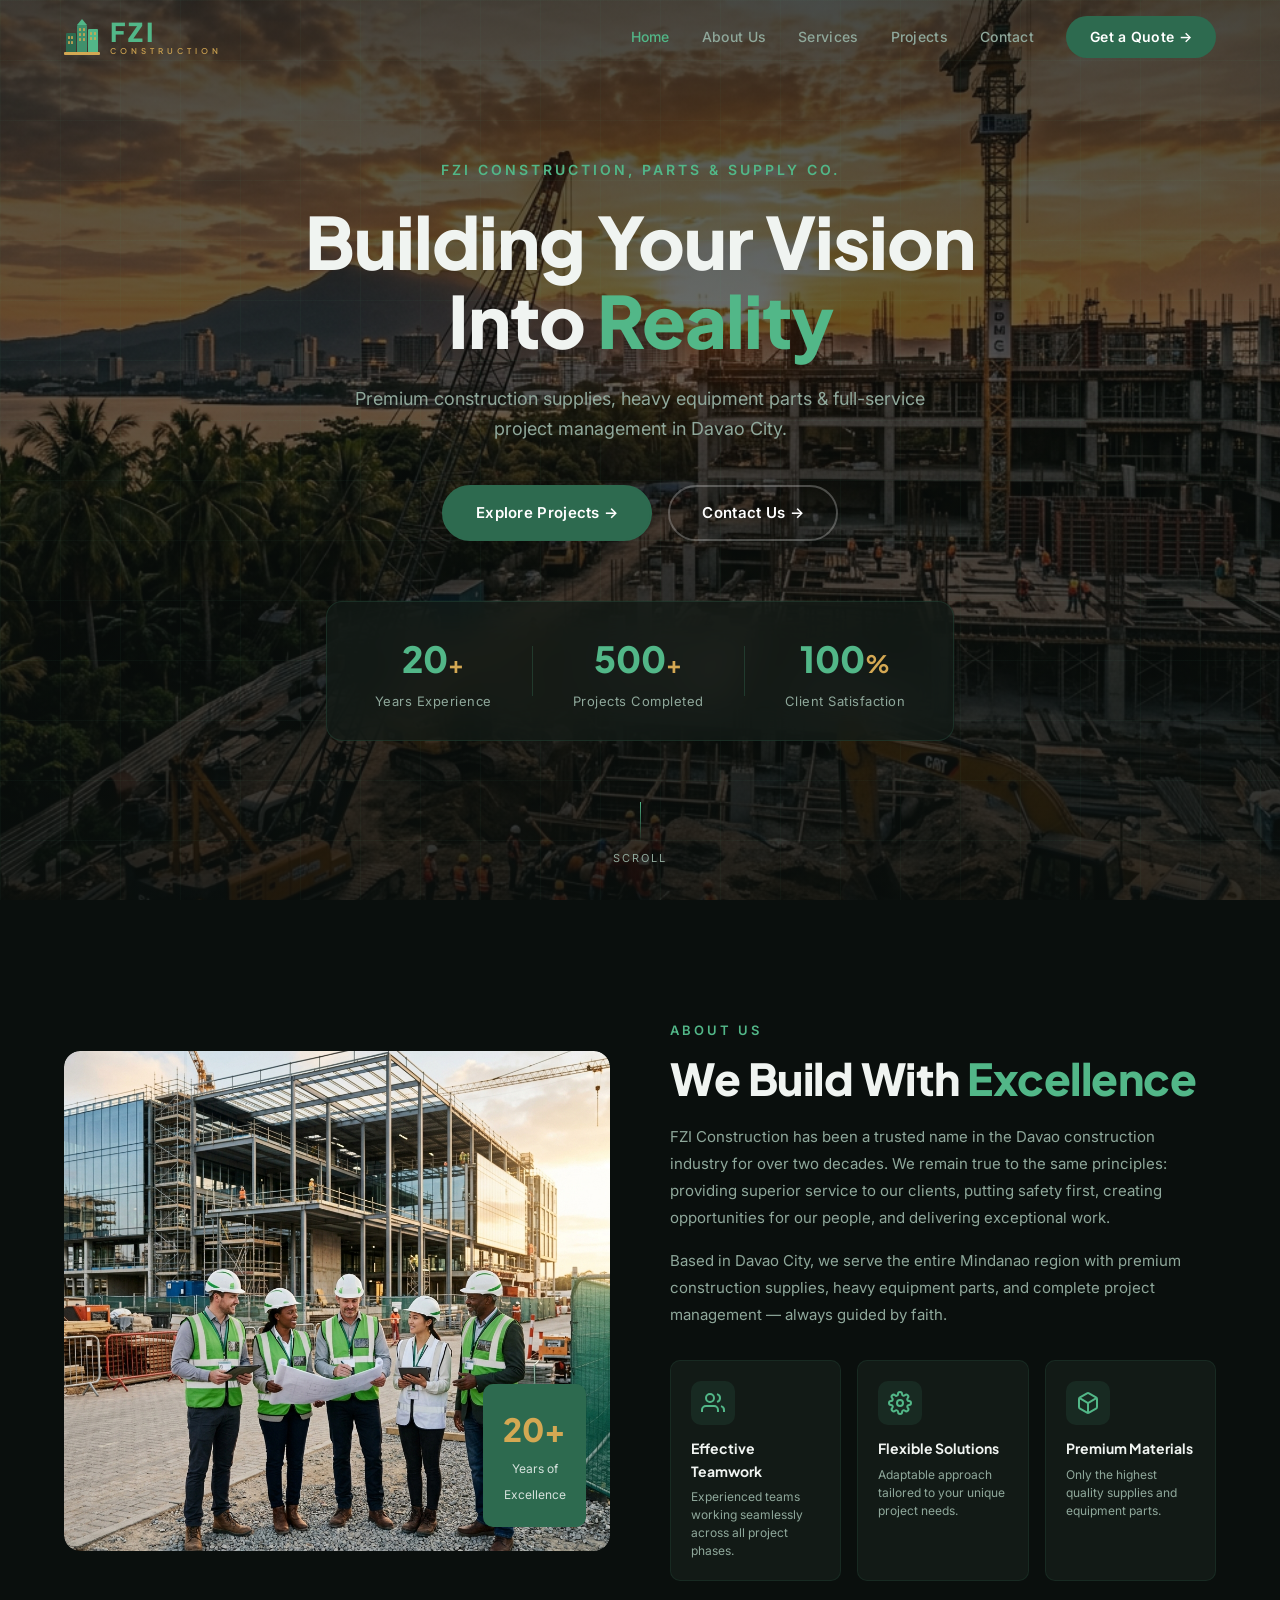
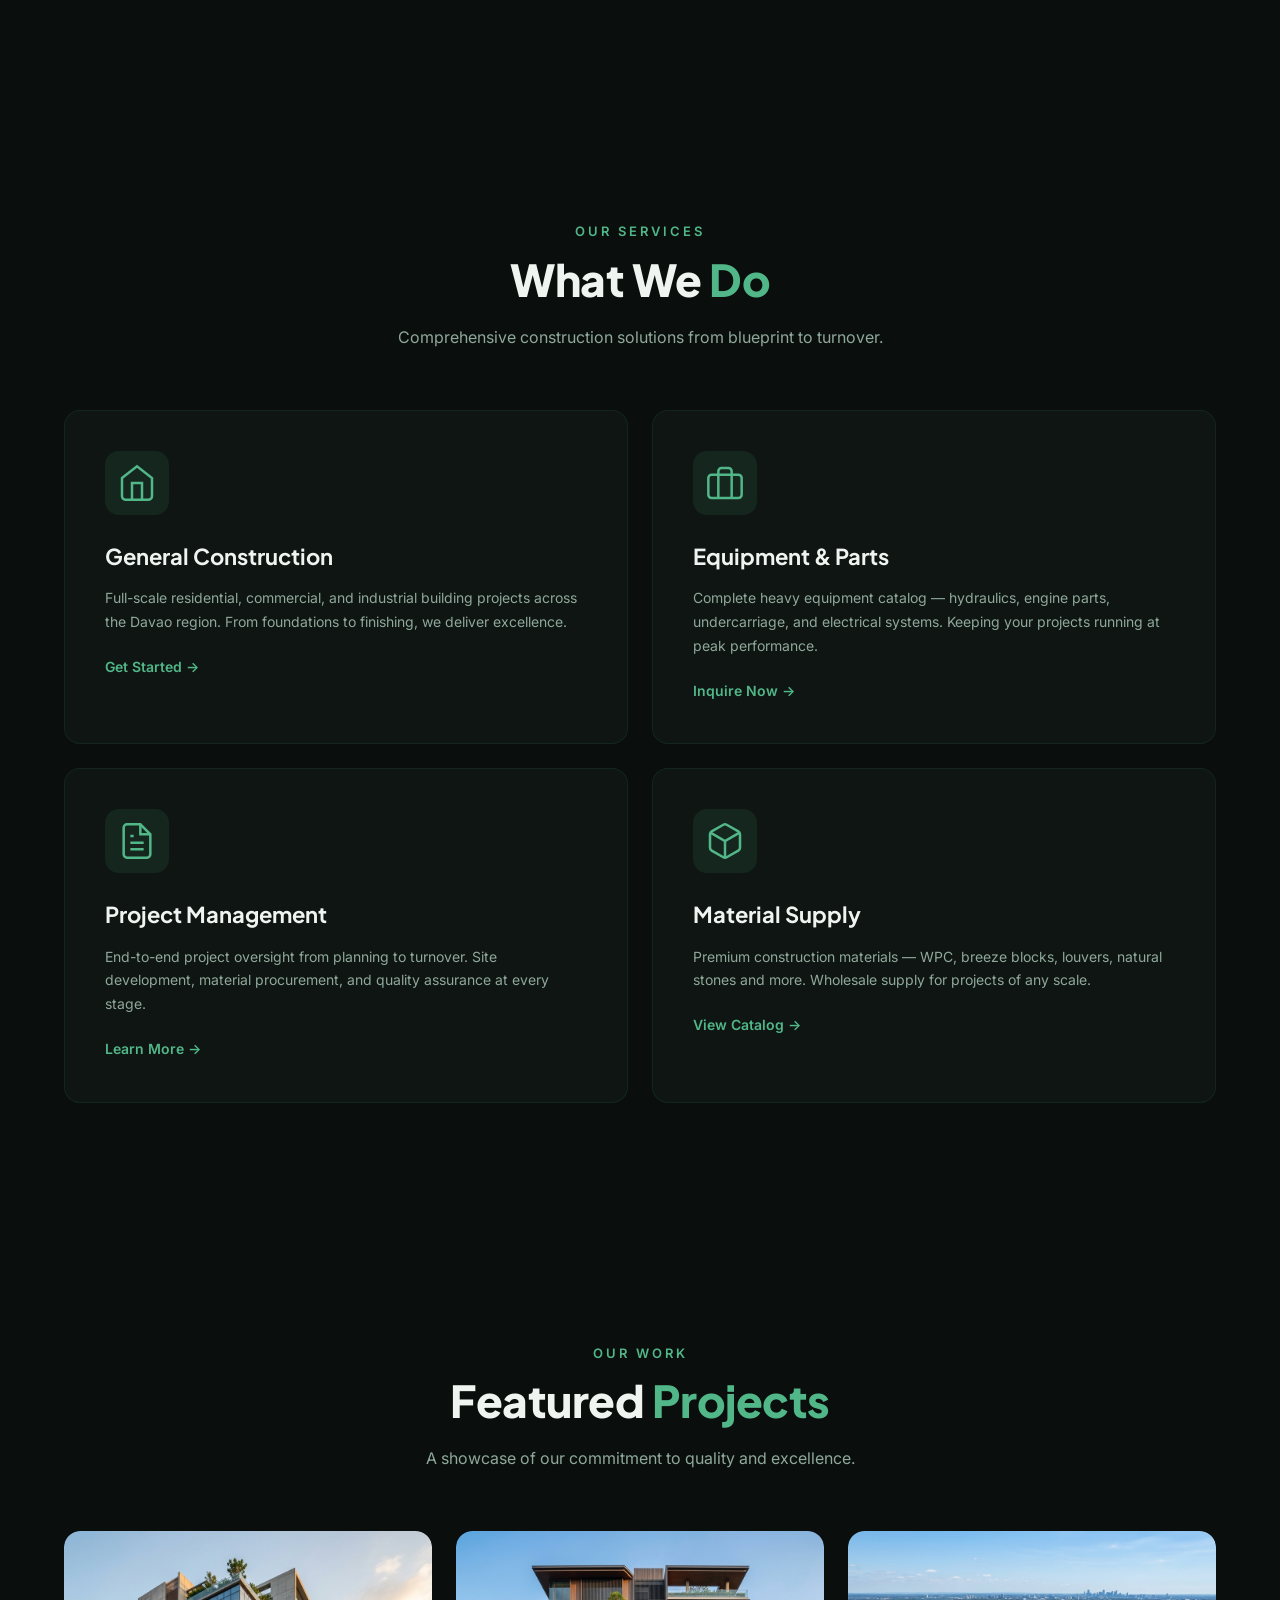
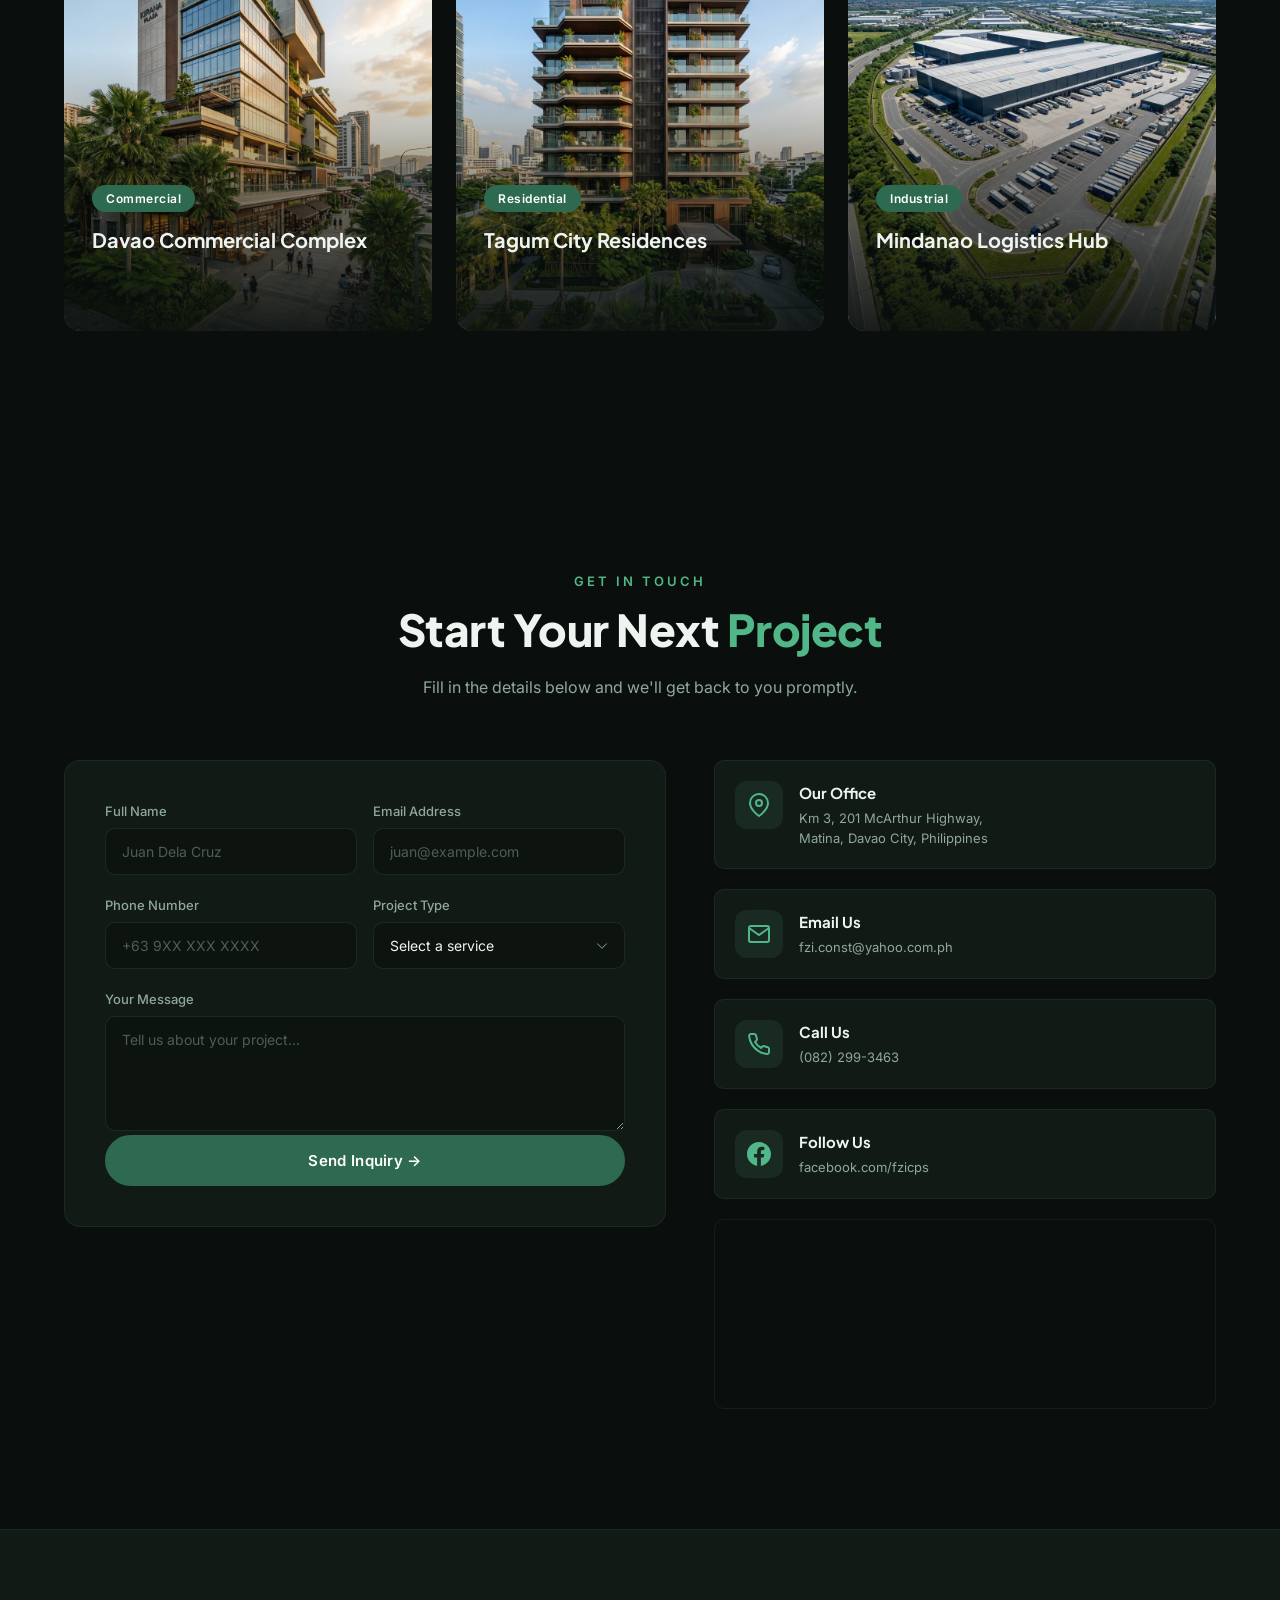
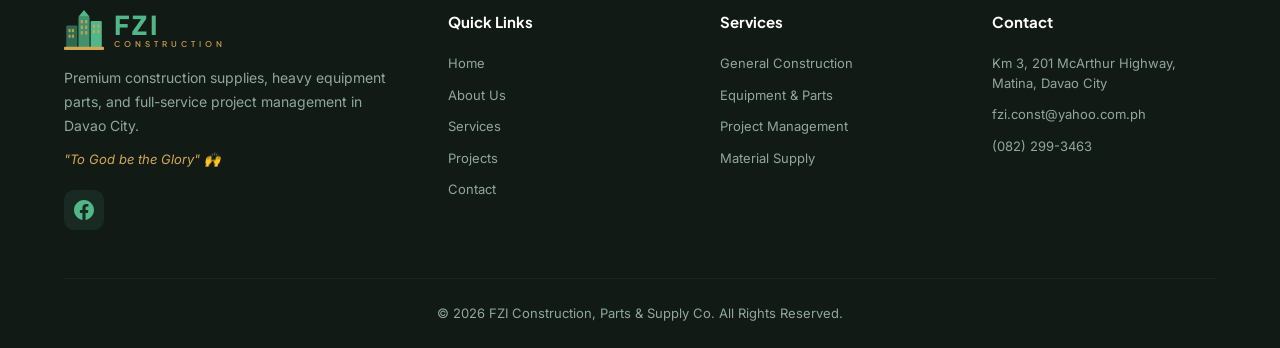
==== index.html @ 7c57c9d1 "Upgrade FZI logo with building icon SVG and premium typography" ====
<!DOCTYPE html>
<html lang="en">
<head>
  <meta charset="UTF-8">
  <meta name="viewport" content="width=device-width, initial-scale=1.0">
  <title>FZI Construction — Premium Construction Supplies & Heavy Equipment | Davao City</title>
  <meta name="description" content="FZI Construction, Parts & Supply Co. — 20+ years of premium construction supplies, heavy equipment parts & full-service project management in Davao City, Philippines.">
  <meta name="keywords" content="FZI Construction, Davao City construction, heavy equipment parts, construction supplies, project management, Mindanao construction">

  <!-- Open Graph -->
  <meta property="og:type" content="website">
  <meta property="og:title" content="FZI Construction — Premium Construction Supplies & Heavy Equipment">
  <meta property="og:description" content="20+ years of premium construction supplies, heavy equipment parts & project management in Davao City.">
  <meta property="og:image" content="assets/images/hero-bg.png">
  <meta property="og:site_name" content="FZI Construction">

  <!-- Fonts -->
  <link rel="preconnect" href="https://fonts.googleapis.com">
  <link rel="preconnect" href="https://fonts.gstatic.com" crossorigin>
  <link href="https://fonts.googleapis.com/css2?family=Plus+Jakarta+Sans:wght@400;500;600;700;800&family=Inter:wght@300;400;500;600&display=swap" rel="stylesheet">

  <!-- Styles -->
  <link rel="stylesheet" href="styles/style.css">

  <!-- Favicon -->
  <link rel="icon" href="data:image/svg+xml,<svg xmlns='http://www.w3.org/2000/svg' viewBox='0 0 100 100'><text y='.9em' font-size='90'>🏗️</text></svg>">
</head>
<body>

  <!-- ========== NAVIGATION ========== -->
  <nav class="nav" id="nav">
    <div class="nav-inner">
      <a href="#hero" class="nav-logo">
        <svg class="logo-icon" width="36" height="36" viewBox="0 0 36 36" fill="none" xmlns="http://www.w3.org/2000/svg">
          <rect x="2" y="14" width="10" height="20" rx="1" fill="#2D6A4F"/>
          <rect x="13" y="6" width="10" height="28" rx="1" fill="#40916C"/>
          <rect x="24" y="10" width="10" height="24" rx="1" fill="#52B788"/>
          <rect x="4" y="17" width="2" height="3" rx="0.5" fill="#D4A853" opacity="0.8"/>
          <rect x="7" y="17" width="2" height="3" rx="0.5" fill="#D4A853" opacity="0.8"/>
          <rect x="4" y="22" width="2" height="3" rx="0.5" fill="#D4A853" opacity="0.8"/>
          <rect x="7" y="22" width="2" height="3" rx="0.5" fill="#D4A853" opacity="0.8"/>
          <rect x="15" y="9" width="2" height="3" rx="0.5" fill="#D4A853" opacity="0.8"/>
          <rect x="19" y="9" width="2" height="3" rx="0.5" fill="#D4A853" opacity="0.8"/>
          <rect x="15" y="14" width="2" height="3" rx="0.5" fill="#D4A853" opacity="0.8"/>
          <rect x="19" y="14" width="2" height="3" rx="0.5" fill="#D4A853" opacity="0.8"/>
          <rect x="15" y="19" width="2" height="3" rx="0.5" fill="#D4A853" opacity="0.8"/>
          <rect x="19" y="19" width="2" height="3" rx="0.5" fill="#D4A853" opacity="0.8"/>
          <rect x="26" y="13" width="2" height="3" rx="0.5" fill="#D4A853" opacity="0.8"/>
          <rect x="30" y="13" width="2" height="3" rx="0.5" fill="#D4A853" opacity="0.8"/>
          <rect x="26" y="18" width="2" height="3" rx="0.5" fill="#D4A853" opacity="0.8"/>
          <rect x="30" y="18" width="2" height="3" rx="0.5" fill="#D4A853" opacity="0.8"/>
          <rect x="0" y="33" width="36" height="3" rx="1" fill="#D4A853"/>
          <polygon points="18,0 13,6 23,6" fill="#52B788"/>
        </svg>
        <span class="logo-text">FZI<span class="logo-sub">CONSTRUCTION</span></span>
      </a>
      <div class="nav-links" id="navLinks">
        <a href="#hero" class="nav-link">Home</a>
        <a href="#about" class="nav-link">About Us</a>
        <a href="#services" class="nav-link">Services</a>
        <a href="#projects" class="nav-link">Projects</a>
        <a href="#contact" class="nav-link">Contact</a>
        <a href="#contact" class="nav-link nav-cta">Get a Quote →</a>
      </div>
      <button class="hamburger" id="hamburger" aria-label="Toggle Menu">
        <span></span><span></span><span></span>
      </button>
    </div>
  </nav>

  <!-- Mobile Menu -->
  <div class="mob-menu" id="mobMenu">
    <a href="#hero" class="mob-link">Home</a>
    <a href="#about" class="mob-link">About Us</a>
    <a href="#services" class="mob-link">Services</a>
    <a href="#projects" class="mob-link">Projects</a>
    <a href="#contact" class="mob-link">Contact</a>
    <a href="#contact" class="mob-link mob-cta">Get a Quote →</a>
  </div>

  <!-- ========== HERO SECTION ========== -->
  <section class="hero" id="hero">
    <div class="hero-bg">
      <img src="assets/images/hero-bg.png" alt="FZI Construction Site" class="hero-bg-img">
    </div>
    <div class="hero-overlay"></div>
    <div class="hero-grid-pattern"></div>
    <div class="hero-content">
      <p class="hero-tag rv">FZI Construction, Parts & Supply Co.</p>
      <h1 class="hero-title rv d1">Building Your Vision<br>Into <span class="text-accent">Reality</span></h1>
      <p class="hero-sub rv d2">Premium construction supplies, heavy equipment parts & full-service<br>project management in Davao City.</p>
      <div class="hero-btns rv d3">
        <a href="#projects" class="btn btn-primary">Explore Projects →</a>
        <a href="#contact" class="btn btn-outline">Contact Us →</a>
      </div>
    </div>
    <div class="hero-stats rv d4">
      <div class="stat">
        <span class="stat-num" data-target="20">0</span><span class="stat-plus">+</span>
        <span class="stat-label">Years Experience</span>
      </div>
      <div class="stat-divider"></div>
      <div class="stat">
        <span class="stat-num" data-target="500">0</span><span class="stat-plus">+</span>
        <span class="stat-label">Projects Completed</span>
      </div>
      <div class="stat-divider"></div>
      <div class="stat">
        <span class="stat-num" data-target="100">0</span><span class="stat-plus">%</span>
        <span class="stat-label">Client Satisfaction</span>
      </div>
    </div>
    <div class="hero-scroll">
      <div class="scroll-line"></div>
      <span>Scroll</span>
    </div>
  </section>

  <!-- ========== ABOUT SECTION ========== -->
  <section class="about" id="about">
    <div class="container">
      <div class="about-grid">
        <div class="about-img-wrap rv">
          <img src="assets/images/about-img.png" alt="FZI Construction Team" class="about-img">
          <div class="about-img-badge">
            <span class="badge-num">20+</span>
            <span class="badge-text">Years of<br>Excellence</span>
          </div>
        </div>
        <div class="about-text">
          <p class="section-tag rv">About Us</p>
          <h2 class="section-title rv d1">We Build With <span class="text-accent">Excellence</span></h2>
          <p class="about-desc rv d2">FZI Construction has been a trusted name in the Davao construction industry for over two decades. We remain true to the same principles: providing superior service to our clients, putting safety first, creating opportunities for our people, and delivering exceptional work.</p>
          <p class="about-desc rv d3">Based in Davao City, we serve the entire Mindanao region with premium construction supplies, heavy equipment parts, and complete project management — always guided by faith.</p>
          <div class="about-cards rv d4">
            <div class="about-card">
              <div class="about-card-icon">
                <svg width="24" height="24" viewBox="0 0 24 24" fill="none" stroke="currentColor" stroke-width="2"><path d="M17 21v-2a4 4 0 0 0-4-4H5a4 4 0 0 0-4 4v2"/><circle cx="9" cy="7" r="4"/><path d="M23 21v-2a4 4 0 0 0-3-3.87"/><path d="M16 3.13a4 4 0 0 1 0 7.75"/></svg>
              </div>
              <h3>Effective Teamwork</h3>
              <p>Experienced teams working seamlessly across all project phases.</p>
            </div>
            <div class="about-card">
              <div class="about-card-icon">
                <svg width="24" height="24" viewBox="0 0 24 24" fill="none" stroke="currentColor" stroke-width="2"><circle cx="12" cy="12" r="3"/><path d="M19.4 15a1.65 1.65 0 0 0 .33 1.82l.06.06a2 2 0 0 1-2.83 2.83l-.06-.06a1.65 1.65 0 0 0-1.82-.33 1.65 1.65 0 0 0-1 1.51V21a2 2 0 0 1-4 0v-.09A1.65 1.65 0 0 0 9 19.4a1.65 1.65 0 0 0-1.82.33l-.06.06a2 2 0 0 1-2.83-2.83l.06-.06A1.65 1.65 0 0 0 4.68 15a1.65 1.65 0 0 0-1.51-1H3a2 2 0 0 1 0-4h.09A1.65 1.65 0 0 0 4.6 9a1.65 1.65 0 0 0-.33-1.82l-.06-.06a2 2 0 0 1 2.83-2.83l.06.06A1.65 1.65 0 0 0 9 4.68a1.65 1.65 0 0 0 1-1.51V3a2 2 0 0 1 4 0v.09a1.65 1.65 0 0 0 1 1.51 1.65 1.65 0 0 0 1.82-.33l.06-.06a2 2 0 0 1 2.83 2.83l-.06.06A1.65 1.65 0 0 0 19.4 9a1.65 1.65 0 0 0 1.51 1H21a2 2 0 0 1 0 4h-.09a1.65 1.65 0 0 0-1.51 1z"/></svg>
              </div>
              <h3>Flexible Solutions</h3>
              <p>Adaptable approach tailored to your unique project needs.</p>
            </div>
            <div class="about-card">
              <div class="about-card-icon">
                <svg width="24" height="24" viewBox="0 0 24 24" fill="none" stroke="currentColor" stroke-width="2"><path d="M21 16V8a2 2 0 0 0-1-1.73l-7-4a2 2 0 0 0-2 0l-7 4A2 2 0 0 0 3 8v8a2 2 0 0 0 1 1.73l7 4a2 2 0 0 0 2 0l7-4A2 2 0 0 0 21 16z"/><polyline points="3.27 6.96 12 12.01 20.73 6.96"/><line x1="12" y1="22.08" x2="12" y2="12"/></svg>
              </div>
              <h3>Premium Materials</h3>
              <p>Only the highest quality supplies and equipment parts.</p>
            </div>
          </div>
        </div>
      </div>
    </div>
  </section>

  <!-- ========== SERVICES SECTION ========== -->
  <section class="services" id="services">
    <div class="container">
      <div class="section-header">
        <p class="section-tag rv">Our Services</p>
        <h2 class="section-title rv d1">What We <span class="text-accent">Do</span></h2>
        <p class="section-sub rv d2">Comprehensive construction solutions from blueprint to turnover.</p>
      </div>
      <div class="services-grid">
        <div class="service-card rv">
          <div class="service-icon">
            <svg width="40" height="40" viewBox="0 0 24 24" fill="none" stroke="currentColor" stroke-width="1.5"><path d="M3 9l9-7 9 7v11a2 2 0 0 1-2 2H5a2 2 0 0 1-2-2z"/><polyline points="9 22 9 12 15 12 15 22"/></svg>
          </div>
          <h3 class="service-title">General Construction</h3>
          <p class="service-desc">Full-scale residential, commercial, and industrial building projects across the Davao region. From foundations to finishing, we deliver excellence.</p>
          <a href="#contact" class="service-link">Get Started →</a>
        </div>
        <div class="service-card rv d1">
          <div class="service-icon">
            <svg width="40" height="40" viewBox="0 0 24 24" fill="none" stroke="currentColor" stroke-width="1.5"><rect x="2" y="7" width="20" height="14" rx="2" ry="2"/><path d="M16 21V5a2 2 0 0 0-2-2h-4a2 2 0 0 0-2 2v16"/><line x1="6" y1="11" x2="6" y2="11"/><line x1="18" y1="11" x2="18" y2="11"/><line x1="12" y1="11" x2="12" y2="11"/></svg>
          </div>
          <h3 class="service-title">Equipment & Parts</h3>
          <p class="service-desc">Complete heavy equipment catalog — hydraulics, engine parts, undercarriage, and electrical systems. Keeping your projects running at peak performance.</p>
          <a href="#contact" class="service-link">Inquire Now →</a>
        </div>
        <div class="service-card rv d2">
          <div class="service-icon">
            <svg width="40" height="40" viewBox="0 0 24 24" fill="none" stroke="currentColor" stroke-width="1.5"><path d="M14 2H6a2 2 0 0 0-2 2v16a2 2 0 0 0 2 2h12a2 2 0 0 0 2-2V8z"/><polyline points="14 2 14 8 20 8"/><line x1="16" y1="13" x2="8" y2="13"/><line x1="16" y1="17" x2="8" y2="17"/><polyline points="10 9 9 9 8 9"/></svg>
          </div>
          <h3 class="service-title">Project Management</h3>
          <p class="service-desc">End-to-end project oversight from planning to turnover. Site development, material procurement, and quality assurance at every stage.</p>
          <a href="#contact" class="service-link">Learn More →</a>
        </div>
        <div class="service-card rv d3">
          <div class="service-icon">
            <svg width="40" height="40" viewBox="0 0 24 24" fill="none" stroke="currentColor" stroke-width="1.5"><path d="M21 16V8a2 2 0 0 0-1-1.73l-7-4a2 2 0 0 0-2 0l-7 4A2 2 0 0 0 3 8v8a2 2 0 0 0 1 1.73l7 4a2 2 0 0 0 2 0l7-4A2 2 0 0 0 21 16z"/><polyline points="3.27 6.96 12 12.01 20.73 6.96"/><line x1="12" y1="22.08" x2="12" y2="12"/></svg>
          </div>
          <h3 class="service-title">Material Supply</h3>
          <p class="service-desc">Premium construction materials — WPC, breeze blocks, louvers, natural stones and more. Wholesale supply for projects of any scale.</p>
          <a href="#contact" class="service-link">View Catalog →</a>
        </div>
      </div>
    </div>
  </section>

  <!-- ========== PROJECTS SECTION ========== -->
  <section class="projects" id="projects">
    <div class="container">
      <div class="section-header">
        <p class="section-tag rv">Our Work</p>
        <h2 class="section-title rv d1">Featured <span class="text-accent">Projects</span></h2>
        <p class="section-sub rv d2">A showcase of our commitment to quality and excellence.</p>
      </div>
      <div class="projects-grid">
        <div class="project-card rv">
          <div class="project-img-wrap">
            <img src="assets/images/project-1.png" alt="Davao Commercial Complex" class="project-img">
            <div class="project-overlay">
              <span class="project-tag">Commercial</span>
              <h3 class="project-name">Davao Commercial Complex</h3>
              <p class="project-desc">Mixed-use commercial building with retail and office spaces.</p>
            </div>
          </div>
        </div>
        <div class="project-card rv d1">
          <div class="project-img-wrap">
            <img src="assets/images/project-2.png" alt="Tagum City Residences" class="project-img">
            <div class="project-overlay">
              <span class="project-tag">Residential</span>
              <h3 class="project-name">Tagum City Residences</h3>
              <p class="project-desc">Premium residential tower with modern tropical design.</p>
            </div>
          </div>
        </div>
        <div class="project-card rv d2">
          <div class="project-img-wrap">
            <img src="assets/images/project-3.png" alt="Mindanao Logistics Hub" class="project-img">
            <div class="project-overlay">
              <span class="project-tag">Industrial</span>
              <h3 class="project-name">Mindanao Logistics Hub</h3>
              <p class="project-desc">Large-scale industrial warehouse and logistics facility.</p>
            </div>
          </div>
        </div>
      </div>
    </div>
  </section>

  <!-- ========== CONTACT SECTION ========== -->
  <section class="contact" id="contact">
    <div class="container">
      <div class="section-header">
        <p class="section-tag rv">Get In Touch</p>
        <h2 class="section-title rv d1">Start Your Next <span class="text-accent">Project</span></h2>
        <p class="section-sub rv d2">Fill in the details below and we'll get back to you promptly.</p>
      </div>
      <div class="contact-grid">
        <form class="contact-form rv" id="contactForm">
          <div class="form-row">
            <div class="form-group">
              <label for="name">Full Name</label>
              <input type="text" id="name" name="name" placeholder="Juan Dela Cruz" required>
            </div>
            <div class="form-group">
              <label for="email">Email Address</label>
              <input type="email" id="email" name="email" placeholder="juan@example.com" required>
            </div>
          </div>
          <div class="form-row">
            <div class="form-group">
              <label for="phone">Phone Number</label>
              <input type="tel" id="phone" name="phone" placeholder="+63 9XX XXX XXXX">
            </div>
            <div class="form-group">
              <label for="projectType">Project Type</label>
              <select id="projectType" name="projectType">
                <option value="" disabled selected>Select a service</option>
                <option value="construction">General Construction</option>
                <option value="equipment">Equipment & Parts</option>
                <option value="management">Project Management</option>
                <option value="supply">Material Supply</option>
              </select>
            </div>
          </div>
          <div class="form-group">
            <label for="message">Your Message</label>
            <textarea id="message" name="message" rows="5" placeholder="Tell us about your project..."></textarea>
          </div>
          <button type="submit" class="btn btn-primary btn-full">Send Inquiry →</button>
        </form>
        <div class="contact-info rv d1">
          <div class="info-card">
            <div class="info-icon">
              <svg width="24" height="24" viewBox="0 0 24 24" fill="none" stroke="currentColor" stroke-width="2"><path d="M21 10c0 7-9 13-9 13s-9-6-9-13a9 9 0 0 1 18 0z"/><circle cx="12" cy="10" r="3"/></svg>
            </div>
            <div>
              <h4>Our Office</h4>
              <p>Km 3, 201 McArthur Highway,<br>Matina, Davao City, Philippines</p>
            </div>
          </div>
          <div class="info-card">
            <div class="info-icon">
              <svg width="24" height="24" viewBox="0 0 24 24" fill="none" stroke="currentColor" stroke-width="2"><path d="M4 4h16c1.1 0 2 .9 2 2v12c0 1.1-.9 2-2 2H4c-1.1 0-2-.9-2-2V6c0-1.1.9-2 2-2z"/><polyline points="22,6 12,13 2,6"/></svg>
            </div>
            <div>
              <h4>Email Us</h4>
              <p><a href="mailto:fzi.const@yahoo.com.ph">fzi.const@yahoo.com.ph</a></p>
            </div>
          </div>
          <div class="info-card">
            <div class="info-icon">
              <svg width="24" height="24" viewBox="0 0 24 24" fill="none" stroke="currentColor" stroke-width="2"><path d="M22 16.92v3a2 2 0 0 1-2.18 2 19.79 19.79 0 0 1-8.63-3.07 19.5 19.5 0 0 1-6-6 19.79 19.79 0 0 1-3.07-8.67A2 2 0 0 1 4.11 2h3a2 2 0 0 1 2 1.72 12.84 12.84 0 0 0 .7 2.81 2 2 0 0 1-.45 2.11L8.09 9.91a16 16 0 0 0 6 6l1.27-1.27a2 2 0 0 1 2.11-.45 12.84 12.84 0 0 0 2.81.7A2 2 0 0 1 22 16.92z"/></svg>
            </div>
            <div>
              <h4>Call Us</h4>
              <p><a href="tel:+630822993463">(082) 299-3463</a></p>
            </div>
          </div>
          <div class="info-card">
            <div class="info-icon">
              <svg width="24" height="24" viewBox="0 0 24 24" fill="currentColor"><path d="M24 12.073c0-6.627-5.373-12-12-12s-12 5.373-12 12c0 5.99 4.388 10.954 10.125 11.854v-8.385H7.078v-3.47h3.047V9.43c0-3.007 1.792-4.669 4.533-4.669 1.312 0 2.686.235 2.686.235v2.953H15.83c-1.491 0-1.956.925-1.956 1.874v2.25h3.328l-.532 3.47h-2.796v8.385C19.612 23.027 24 18.062 24 12.073z"/></svg>
            </div>
            <div>
              <h4>Follow Us</h4>
              <p><a href="https://www.facebook.com/fzicps" target="_blank" rel="noopener">facebook.com/fzicps</a></p>
            </div>
          </div>
          <div class="info-map">
            <iframe src="https://www.google.com/maps/embed?pb=!1m18!1m12!1m3!1d3959.252!2d125.609!3d7.069!2m3!1f0!2f0!3f0!3m2!1i1024!2i768!4f13.1!3m3!1m2!1s0x0%3A0x0!2zN8KwMDQnMDguNiJOIDEyNcKwMzYnMzIuNCJF!5e0!3m2!1sen!2sph!4v1" width="100%" height="180" style="border:0; border-radius:12px;" allowfullscreen loading="lazy"></iframe>
          </div>
        </div>
      </div>
    </div>
  </section>

  <!-- ========== FOOTER ========== -->
  <footer class="footer" id="footer">
    <div class="container">
      <div class="footer-grid">
        <div class="footer-brand">
          <a href="#hero" class="footer-logo">
            <svg class="logo-icon" width="40" height="40" viewBox="0 0 36 36" fill="none" xmlns="http://www.w3.org/2000/svg">
              <rect x="2" y="14" width="10" height="20" rx="1" fill="#2D6A4F"/>
              <rect x="13" y="6" width="10" height="28" rx="1" fill="#40916C"/>
              <rect x="24" y="10" width="10" height="24" rx="1" fill="#52B788"/>
              <rect x="4" y="17" width="2" height="3" rx="0.5" fill="#D4A853" opacity="0.8"/>
              <rect x="7" y="17" width="2" height="3" rx="0.5" fill="#D4A853" opacity="0.8"/>
              <rect x="4" y="22" width="2" height="3" rx="0.5" fill="#D4A853" opacity="0.8"/>
              <rect x="7" y="22" width="2" height="3" rx="0.5" fill="#D4A853" opacity="0.8"/>
              <rect x="15" y="9" width="2" height="3" rx="0.5" fill="#D4A853" opacity="0.8"/>
              <rect x="19" y="9" width="2" height="3" rx="0.5" fill="#D4A853" opacity="0.8"/>
              <rect x="15" y="14" width="2" height="3" rx="0.5" fill="#D4A853" opacity="0.8"/>
              <rect x="19" y="14" width="2" height="3" rx="0.5" fill="#D4A853" opacity="0.8"/>
              <rect x="15" y="19" width="2" height="3" rx="0.5" fill="#D4A853" opacity="0.8"/>
              <rect x="19" y="19" width="2" height="3" rx="0.5" fill="#D4A853" opacity="0.8"/>
              <rect x="26" y="13" width="2" height="3" rx="0.5" fill="#D4A853" opacity="0.8"/>
              <rect x="30" y="13" width="2" height="3" rx="0.5" fill="#D4A853" opacity="0.8"/>
              <rect x="26" y="18" width="2" height="3" rx="0.5" fill="#D4A853" opacity="0.8"/>
              <rect x="30" y="18" width="2" height="3" rx="0.5" fill="#D4A853" opacity="0.8"/>
              <rect x="0" y="33" width="36" height="3" rx="1" fill="#D4A853"/>
              <polygon points="18,0 13,6 23,6" fill="#52B788"/>
            </svg>
            <span class="logo-text">FZI<span class="logo-sub">CONSTRUCTION</span></span>
          </a>
          <p class="footer-tagline">Premium construction supplies, heavy equipment parts, and full-service project management in Davao City.</p>
          <p class="footer-faith">"To God be the Glory" 🙌</p>
          <div class="footer-socials">
            <a href="https://www.facebook.com/fzicps" target="_blank" rel="noopener" class="social-link" aria-label="Facebook">
              <svg width="20" height="20" viewBox="0 0 24 24" fill="currentColor"><path d="M24 12.073c0-6.627-5.373-12-12-12s-12 5.373-12 12c0 5.99 4.388 10.954 10.125 11.854v-8.385H7.078v-3.47h3.047V9.43c0-3.007 1.792-4.669 4.533-4.669 1.312 0 2.686.235 2.686.235v2.953H15.83c-1.491 0-1.956.925-1.956 1.874v2.25h3.328l-.532 3.47h-2.796v8.385C19.612 23.027 24 18.062 24 12.073z"/></svg>
            </a>
          </div>
        </div>
        <div class="footer-col">
          <h4>Quick Links</h4>
          <a href="#hero">Home</a>
          <a href="#about">About Us</a>
          <a href="#services">Services</a>
          <a href="#projects">Projects</a>
          <a href="#contact">Contact</a>
        </div>
        <div class="footer-col">
          <h4>Services</h4>
          <a href="#services">General Construction</a>
          <a href="#services">Equipment & Parts</a>
          <a href="#services">Project Management</a>
          <a href="#services">Material Supply</a>
        </div>
        <div class="footer-col">
          <h4>Contact</h4>
          <p>Km 3, 201 McArthur Highway, Matina, Davao City</p>
          <a href="mailto:fzi.const@yahoo.com.ph">fzi.const@yahoo.com.ph</a>
          <a href="tel:+630822993463">(082) 299-3463</a>
        </div>
      </div>
      <div class="footer-bottom">
        <p>© 2026 FZI Construction, Parts & Supply Co. All Rights Reserved.</p>
      </div>
    </div>
  </footer>

  <script src="scripts/main.js"></script>
</body>
</html>
---- styles/style.css ----
/* ===== DESIGN TOKENS ===== */
:root {
  --green-primary: #2D6A4F;
  --green-accent: #40916C;
  --green-light: #52B788;
  --gold: #D4A853;
  --dark-bg: #0A0F0D;
  --card-bg: #121A16;
  --card-bg2: #182420;
  --text-primary: #F0F4F1;
  --text-secondary: #8FA89B;
  --white: #FFFFFF;
  --font-heading: 'Plus Jakarta Sans', sans-serif;
  --font-body: 'Inter', sans-serif;
  --radius: 16px;
  --radius-sm: 10px;
  --transition: .35s cubic-bezier(.4,0,.2,1);
}

/* ===== RESET ===== */
*,*::before,*::after{box-sizing:border-box;margin:0;padding:0}
html{scroll-behavior:smooth;scroll-padding-top:80px}
body{font-family:var(--font-body);background:var(--dark-bg);color:var(--text-primary);line-height:1.6;overflow-x:hidden}
a{text-decoration:none;color:inherit;transition:color var(--transition)}
img{max-width:100%;display:block}
ul,ol{list-style:none}
button,input,select,textarea{font-family:inherit;font-size:inherit;border:none;outline:none;background:none;color:inherit}

.container{max-width:1200px;margin:0 auto;padding:0 24px}
.text-accent{color:var(--green-light)}

/* ===== REVEAL ANIMATIONS ===== */
.rv{opacity:0;transform:translateY(40px);transition:opacity .7s ease,transform .7s ease}
.rv.visible{opacity:1;transform:translateY(0)}
.rv.d1{transition-delay:.15s}.rv.d2{transition-delay:.3s}.rv.d3{transition-delay:.45s}.rv.d4{transition-delay:.6s}

/* ===== NAVIGATION ===== */
.nav{position:fixed;top:0;left:0;width:100%;z-index:1000;padding:16px 0;transition:all var(--transition)}
.nav.scrolled{background:rgba(10,15,13,.92);backdrop-filter:blur(20px);border-bottom:1px solid rgba(64,145,108,.15);padding:10px 0}
.nav-inner{max-width:1200px;margin:0 auto;padding:0 24px;display:flex;align-items:center;justify-content:space-between}
.nav-logo,.footer-logo{display:flex;align-items:center;gap:10px;text-decoration:none;transition:all var(--transition)}
.nav-logo:hover,.footer-logo:hover{transform:translateY(-1px)}
.nav-logo:hover .logo-icon,.footer-logo:hover .logo-icon{filter:drop-shadow(0 0 8px rgba(82,183,136,.5))}
.logo-icon{flex-shrink:0;transition:filter var(--transition)}
.logo-text{font-family:var(--font-heading);font-size:26px;font-weight:800;color:var(--green-light);letter-spacing:3px;line-height:1;display:flex;flex-direction:column}
.logo-sub{font-size:8px;font-weight:600;color:var(--gold);letter-spacing:4px;margin-top:2px;opacity:.9}
.nav-links{display:flex;align-items:center;gap:32px}
.nav-link{font-size:14px;font-weight:500;color:var(--text-secondary);transition:color var(--transition);letter-spacing:.3px}
.nav-link:hover{color:var(--white)}
.nav-cta{background:var(--green-primary);color:var(--white)!important;padding:10px 24px;border-radius:50px;font-weight:600;transition:all var(--transition)}
.nav-cta:hover{background:var(--green-accent);transform:translateY(-2px);box-shadow:0 8px 25px rgba(45,106,79,.4)}
.hamburger{display:none;flex-direction:column;gap:5px;cursor:pointer;padding:4px;z-index:1001}
.hamburger span{width:24px;height:2px;background:var(--text-primary);transition:all .3s ease;border-radius:2px}
.hamburger.active span:nth-child(1){transform:rotate(45deg) translate(5px,5px)}
.hamburger.active span:nth-child(2){opacity:0}
.hamburger.active span:nth-child(3){transform:rotate(-45deg) translate(5px,-5px)}

/* Mobile Menu */
.mob-menu{position:fixed;top:0;left:0;width:100%;height:100vh;background:rgba(10,15,13,.97);backdrop-filter:blur(30px);display:flex;flex-direction:column;align-items:center;justify-content:center;gap:28px;z-index:999;opacity:0;pointer-events:none;transition:opacity .4s ease}
.mob-menu.open{opacity:1;pointer-events:all}
.mob-link{font-family:var(--font-heading);font-size:24px;font-weight:600;color:var(--text-secondary);transition:color .3s}
.mob-link:hover{color:var(--green-light)}
.mob-cta{color:var(--green-light)!important;border:2px solid var(--green-light);padding:12px 32px;border-radius:50px;font-size:18px}

/* ===== HERO ===== */
.hero{position:relative;min-height:100vh;display:flex;flex-direction:column;align-items:center;justify-content:center;text-align:center;overflow:hidden}
.hero-bg{position:absolute;inset:0;z-index:0}
.hero-bg-img{width:100%;height:100%;object-fit:cover;transform:scale(1.05)}
.hero-overlay{position:absolute;inset:0;background:linear-gradient(180deg,rgba(10,15,13,.75) 0%,rgba(10,15,13,.6) 40%,rgba(10,15,13,.85) 100%);z-index:1}
.hero-grid-pattern{position:absolute;inset:0;z-index:1;background-image:linear-gradient(rgba(82,183,136,.04) 1px,transparent 1px),linear-gradient(90deg,rgba(82,183,136,.04) 1px,transparent 1px);background-size:60px 60px}
.hero-content{position:relative;z-index:2;padding:0 24px;max-width:900px}
.hero-tag{font-size:14px;font-weight:600;color:var(--green-light);letter-spacing:3px;text-transform:uppercase;margin-bottom:20px}
.hero-title{font-family:var(--font-heading);font-size:clamp(36px,6vw,72px);font-weight:800;line-height:1.1;margin-bottom:24px;letter-spacing:-1px}
.hero-sub{font-size:clamp(15px,1.8vw,18px);color:var(--text-secondary);margin-bottom:40px;line-height:1.7}
.hero-btns{display:flex;gap:16px;justify-content:center;flex-wrap:wrap}

/* Buttons */
.btn{display:inline-flex;align-items:center;padding:14px 32px;border-radius:50px;font-weight:600;font-size:15px;transition:all var(--transition);cursor:pointer;letter-spacing:.3px}
.btn-primary{background:var(--green-primary);color:var(--white);border:2px solid var(--green-primary)}
.btn-primary:hover{background:var(--green-accent);border-color:var(--green-accent);transform:translateY(-3px);box-shadow:0 12px 35px rgba(45,106,79,.4)}
.btn-outline{background:transparent;color:var(--white);border:2px solid rgba(255,255,255,.25)}
.btn-outline:hover{border-color:var(--green-light);color:var(--green-light);transform:translateY(-3px)}
.btn-full{width:100%;justify-content:center}

/* Hero Stats */
.hero-stats{position:relative;z-index:2;display:flex;align-items:center;gap:40px;margin-top:60px;padding:28px 48px;background:rgba(18,26,22,.7);backdrop-filter:blur(20px);border:1px solid rgba(82,183,136,.15);border-radius:var(--radius)}
.stat{text-align:center}
.stat-num{font-family:var(--font-heading);font-size:36px;font-weight:800;color:var(--green-light)}
.stat-plus{font-family:var(--font-heading);font-size:24px;font-weight:700;color:var(--gold)}
.stat-label{display:block;font-size:13px;color:var(--text-secondary);margin-top:4px;letter-spacing:.5px}
.stat-divider{width:1px;height:50px;background:rgba(82,183,136,.2)}

/* Scroll Indicator */
.hero-scroll{position:absolute;bottom:32px;left:50%;transform:translateX(-50%);z-index:2;display:flex;flex-direction:column;align-items:center;gap:8px;color:var(--text-secondary);font-size:11px;letter-spacing:2px;text-transform:uppercase}
.scroll-line{width:1px;height:40px;background:linear-gradient(180deg,var(--green-light),transparent);animation:scrollPulse 2s ease infinite}
@keyframes scrollPulse{0%,100%{opacity:.3;transform:scaleY(1)}50%{opacity:1;transform:scaleY(1.2)}}

/* ===== ABOUT ===== */
.about{padding:120px 0;position:relative}
.about-grid{display:grid;grid-template-columns:1fr 1fr;gap:60px;align-items:center}
.about-img-wrap{position:relative;border-radius:var(--radius);overflow:hidden}
.about-img{width:100%;height:500px;object-fit:cover;border-radius:var(--radius)}
.about-img-badge{position:absolute;bottom:24px;right:24px;background:var(--green-primary);padding:20px;border-radius:var(--radius-sm);text-align:center;backdrop-filter:blur(10px)}
.badge-num{display:block;font-family:var(--font-heading);font-size:32px;font-weight:800;color:var(--gold)}
.badge-text{font-size:12px;color:rgba(255,255,255,.8);line-height:1.4}
.section-tag{font-size:13px;font-weight:600;color:var(--green-light);letter-spacing:3px;text-transform:uppercase;margin-bottom:12px}
.section-title{font-family:var(--font-heading);font-size:clamp(28px,4vw,44px);font-weight:800;line-height:1.15;margin-bottom:20px;letter-spacing:-.5px}
.about-desc{color:var(--text-secondary);margin-bottom:16px;font-size:15px;line-height:1.8}
.about-cards{display:grid;grid-template-columns:repeat(3,1fr);gap:16px;margin-top:32px}
.about-card{background:var(--card-bg);border:1px solid rgba(82,183,136,.1);border-radius:var(--radius-sm);padding:20px;transition:all var(--transition)}
.about-card:hover{border-color:var(--green-accent);transform:translateY(-4px);box-shadow:0 12px 30px rgba(45,106,79,.15)}
.about-card-icon{width:44px;height:44px;background:rgba(82,183,136,.1);border-radius:10px;display:flex;align-items:center;justify-content:center;color:var(--green-light);margin-bottom:12px}
.about-card h3{font-family:var(--font-heading);font-size:14px;font-weight:700;margin-bottom:6px}
.about-card p{font-size:12px;color:var(--text-secondary);line-height:1.5}

/* ===== SERVICES ===== */
.services{padding:120px 0;position:relative}
.section-header{text-align:center;max-width:600px;margin:0 auto 60px}
.section-sub{color:var(--text-secondary);font-size:16px}
.services-grid{display:grid;grid-template-columns:repeat(2,1fr);gap:24px}
.service-card{background:rgba(18,26,22,.6);border:1px solid rgba(82,183,136,.1);border-radius:var(--radius);padding:40px;position:relative;overflow:hidden;transition:all var(--transition)}
.service-card::before{content:'';position:absolute;top:0;left:0;right:0;height:3px;background:linear-gradient(90deg,var(--green-primary),var(--green-light));transform:scaleX(0);transform-origin:left;transition:transform .5s ease}
.service-card:hover::before{transform:scaleX(1)}
.service-card:hover{border-color:rgba(82,183,136,.3);transform:translateY(-6px);box-shadow:0 20px 50px rgba(10,15,13,.5);background:rgba(24,36,32,.8)}
.service-icon{width:64px;height:64px;background:rgba(82,183,136,.1);border-radius:14px;display:flex;align-items:center;justify-content:center;color:var(--green-light);margin-bottom:24px;transition:all var(--transition)}
.service-card:hover .service-icon{background:var(--green-primary);color:var(--white)}
.service-title{font-family:var(--font-heading);font-size:22px;font-weight:700;margin-bottom:12px}
.service-desc{color:var(--text-secondary);font-size:14px;line-height:1.7;margin-bottom:20px}
.service-link{font-size:14px;font-weight:600;color:var(--green-light);transition:all var(--transition)}
.service-link:hover{color:var(--gold);letter-spacing:1px}

/* ===== PROJECTS ===== */
.projects{padding:120px 0}
.projects-grid{display:grid;grid-template-columns:repeat(3,1fr);gap:24px}
.project-card{border-radius:var(--radius);overflow:hidden}
.project-img-wrap{position:relative;height:400px;overflow:hidden;border-radius:var(--radius);cursor:pointer}
.project-img{width:100%;height:100%;object-fit:cover;transition:transform .6s ease}
.project-img-wrap:hover .project-img{transform:scale(1.08)}
.project-overlay{position:absolute;inset:0;background:linear-gradient(180deg,transparent 30%,rgba(10,15,13,.9) 100%);display:flex;flex-direction:column;justify-content:flex-end;padding:28px;transition:all var(--transition)}
.project-tag{display:inline-block;background:var(--green-primary);color:var(--white);padding:4px 14px;border-radius:50px;font-size:12px;font-weight:600;margin-bottom:12px;width:fit-content;letter-spacing:.5px}
.project-name{font-family:var(--font-heading);font-size:20px;font-weight:700;margin-bottom:6px}
.project-desc{font-size:13px;color:var(--text-secondary);opacity:0;transform:translateY(10px);transition:all .4s ease}
.project-img-wrap:hover .project-desc{opacity:1;transform:translateY(0)}

/* ===== CONTACT ===== */
.contact{padding:120px 0}
.contact-grid{display:grid;grid-template-columns:1.2fr 1fr;gap:48px;align-items:start}
.contact-form{background:var(--card-bg);border:1px solid rgba(82,183,136,.1);border-radius:var(--radius);padding:40px}
.form-row{display:grid;grid-template-columns:1fr 1fr;gap:16px;margin-bottom:16px}
.form-group{display:flex;flex-direction:column;gap:6px;margin-bottom:4px}
.form-group label{font-size:13px;font-weight:500;color:var(--text-secondary)}
.form-group input,.form-group select,.form-group textarea{background:rgba(10,15,13,.6);border:1px solid rgba(82,183,136,.15);border-radius:var(--radius-sm);padding:14px 16px;color:var(--text-primary);font-size:14px;transition:all var(--transition);resize:vertical}
.form-group input:focus,.form-group select:focus,.form-group textarea:focus{border-color:var(--green-light);box-shadow:0 0 0 3px rgba(82,183,136,.1)}
.form-group select{appearance:none;background-image:url("data:image/svg+xml,%3Csvg xmlns='http://www.w3.org/2000/svg' width='12' height='12' fill='%238FA89B' viewBox='0 0 16 16'%3E%3Cpath d='M1.646 4.646a.5.5 0 0 1 .708 0L8 10.293l5.646-5.647a.5.5 0 0 1 .708.708l-6 6a.5.5 0 0 1-.708 0l-6-6a.5.5 0 0 1 0-.708z'/%3E%3C/svg%3E");background-repeat:no-repeat;background-position:right 16px center;padding-right:40px}
.form-group input::placeholder,.form-group textarea::placeholder{color:rgba(143,168,155,.5)}

.contact-info{display:flex;flex-direction:column;gap:20px}
.info-card{display:flex;gap:16px;align-items:flex-start;padding:20px;background:var(--card-bg);border:1px solid rgba(82,183,136,.1);border-radius:var(--radius-sm);transition:all var(--transition)}
.info-card:hover{border-color:var(--green-accent);transform:translateX(4px)}
.info-icon{width:48px;height:48px;min-width:48px;background:rgba(82,183,136,.1);border-radius:12px;display:flex;align-items:center;justify-content:center;color:var(--green-light)}
.info-card h4{font-family:var(--font-heading);font-size:15px;font-weight:700;margin-bottom:4px}
.info-card p,.info-card a{font-size:13px;color:var(--text-secondary);line-height:1.5}
.info-card a:hover{color:var(--green-light)}
.info-map{border-radius:var(--radius-sm);overflow:hidden;border:1px solid rgba(82,183,136,.1)}

/* ===== FOOTER ===== */
.footer{background:var(--card-bg);border-top:1px solid rgba(82,183,136,.1);padding:80px 0 0}
.footer-grid{display:grid;grid-template-columns:1.5fr 1fr 1fr 1fr;gap:48px;padding-bottom:48px;border-bottom:1px solid rgba(82,183,136,.08)}
.footer-logo{margin-bottom:16px}
.footer-tagline{font-size:14px;color:var(--text-secondary);line-height:1.7;margin-bottom:12px}
.footer-faith{font-size:13px;color:var(--gold);font-style:italic;margin-bottom:20px}
.footer-socials{display:flex;gap:12px}
.social-link{width:40px;height:40px;background:rgba(82,183,136,.1);border-radius:10px;display:flex;align-items:center;justify-content:center;color:var(--green-light);transition:all var(--transition)}
.social-link:hover{background:var(--green-primary);color:var(--white);transform:translateY(-3px)}
.footer-col h4{font-family:var(--font-heading);font-size:15px;font-weight:700;margin-bottom:20px;color:var(--white)}
.footer-col a,.footer-col p{display:block;font-size:13px;color:var(--text-secondary);margin-bottom:12px;line-height:1.5;transition:color .3s}
.footer-col a:hover{color:var(--green-light)}
.footer-bottom{text-align:center;padding:24px 0}
.footer-bottom p{font-size:13px;color:var(--text-secondary)}

/* ===== RESPONSIVE ===== */
@media(max-width:1024px){
  .about-grid{grid-template-columns:1fr;gap:40px}
  .about-img{height:350px}
  .about-cards{grid-template-columns:repeat(3,1fr)}
  .projects-grid{grid-template-columns:1fr 1fr}
  .projects-grid .project-card:last-child{grid-column:span 2}
  .projects-grid .project-card:last-child .project-img-wrap{height:300px}
  .footer-grid{grid-template-columns:1fr 1fr;gap:36px}
}
@media(max-width:768px){
  .nav-links{display:none}
  .hamburger{display:flex}
  .hero-stats{flex-direction:column;gap:20px;padding:24px 32px}
  .stat-divider{width:60px;height:1px}
  .hero-sub br{display:none}
  .about-cards{grid-template-columns:1fr}
  .services-grid{grid-template-columns:1fr}
  .projects-grid{grid-template-columns:1fr}
  .projects-grid .project-card:last-child{grid-column:span 1}
  .contact-grid{grid-template-columns:1fr}
  .form-row{grid-template-columns:1fr}
  .footer-grid{grid-template-columns:1fr;gap:32px;text-align:center}
  .footer-socials{justify-content:center}
  .section-title{font-size:28px}
  .about,.services,.projects,.contact{padding:80px 0}
}
@media(max-width:480px){
  .hero-title{font-size:28px}
  .hero-stats{padding:20px}
  .stat-num{font-size:28px}
  .service-card{padding:28px}
  .contact-form{padding:24px}
}
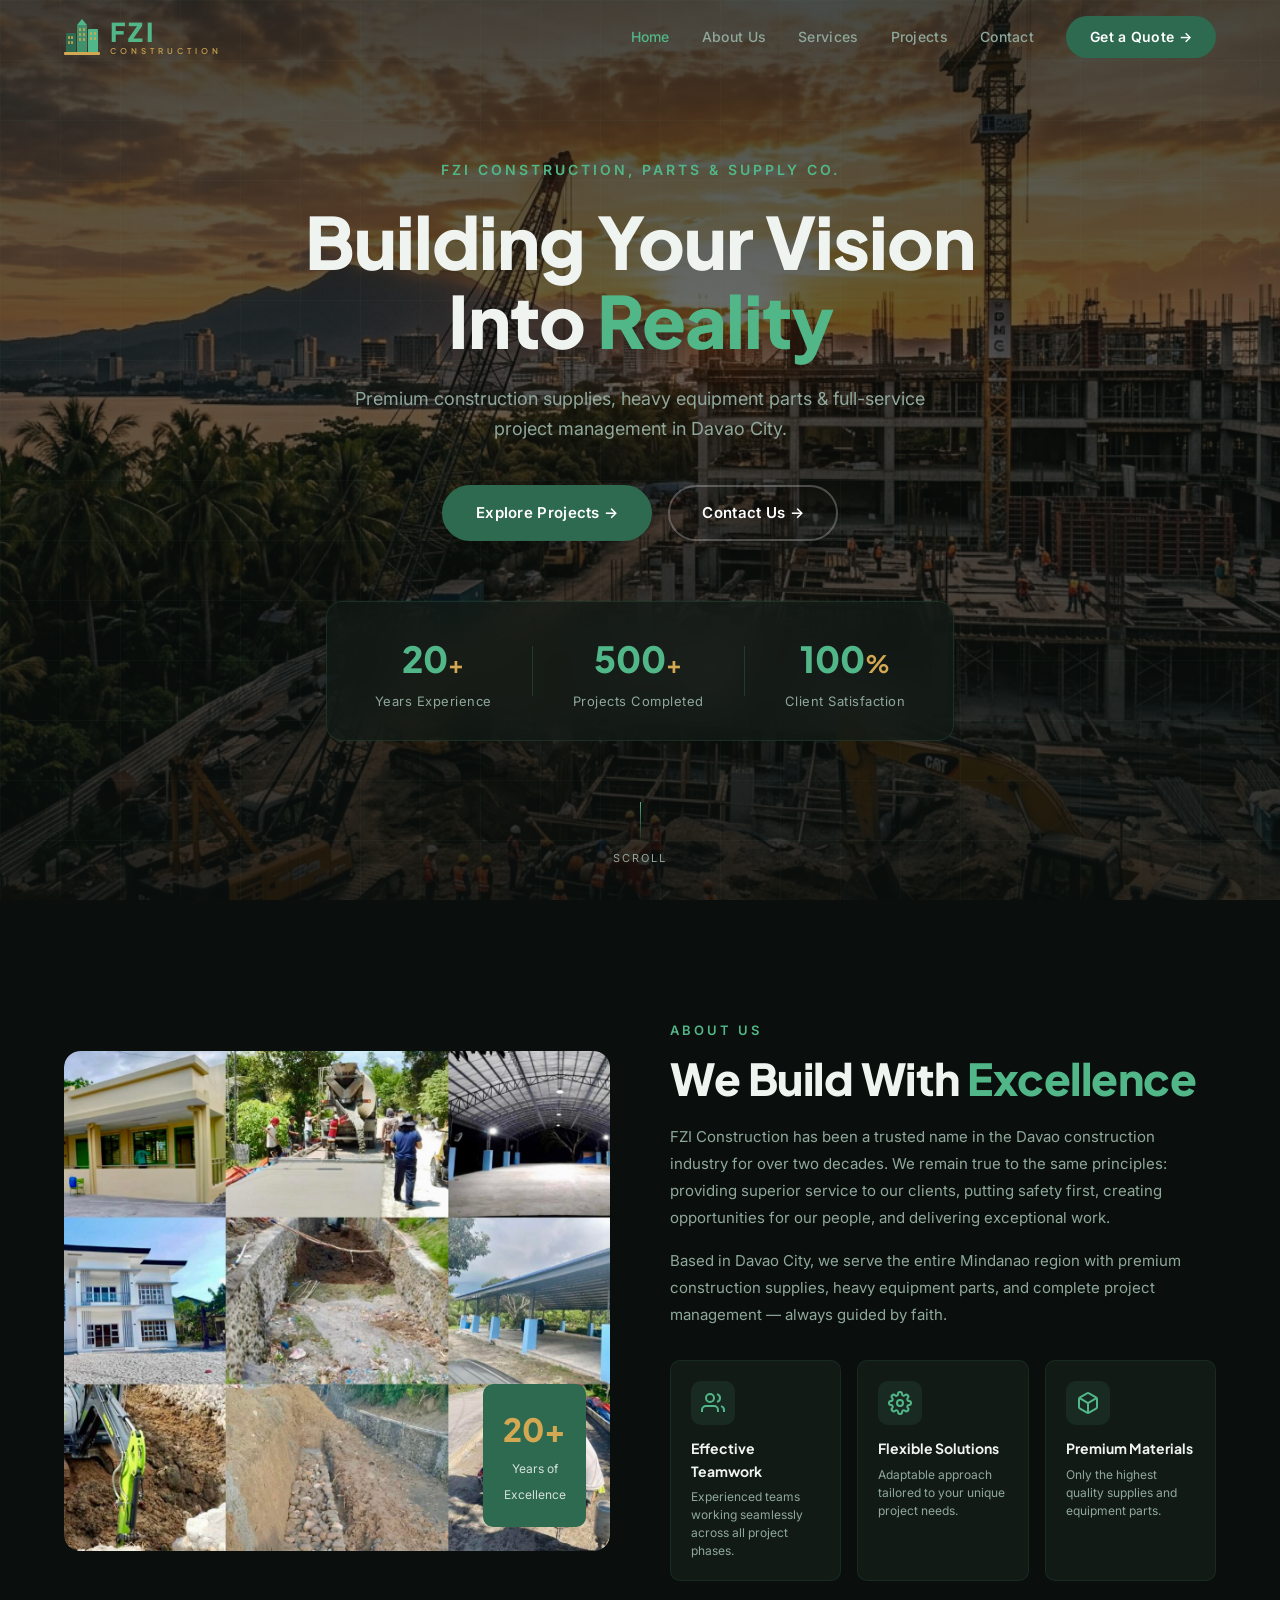
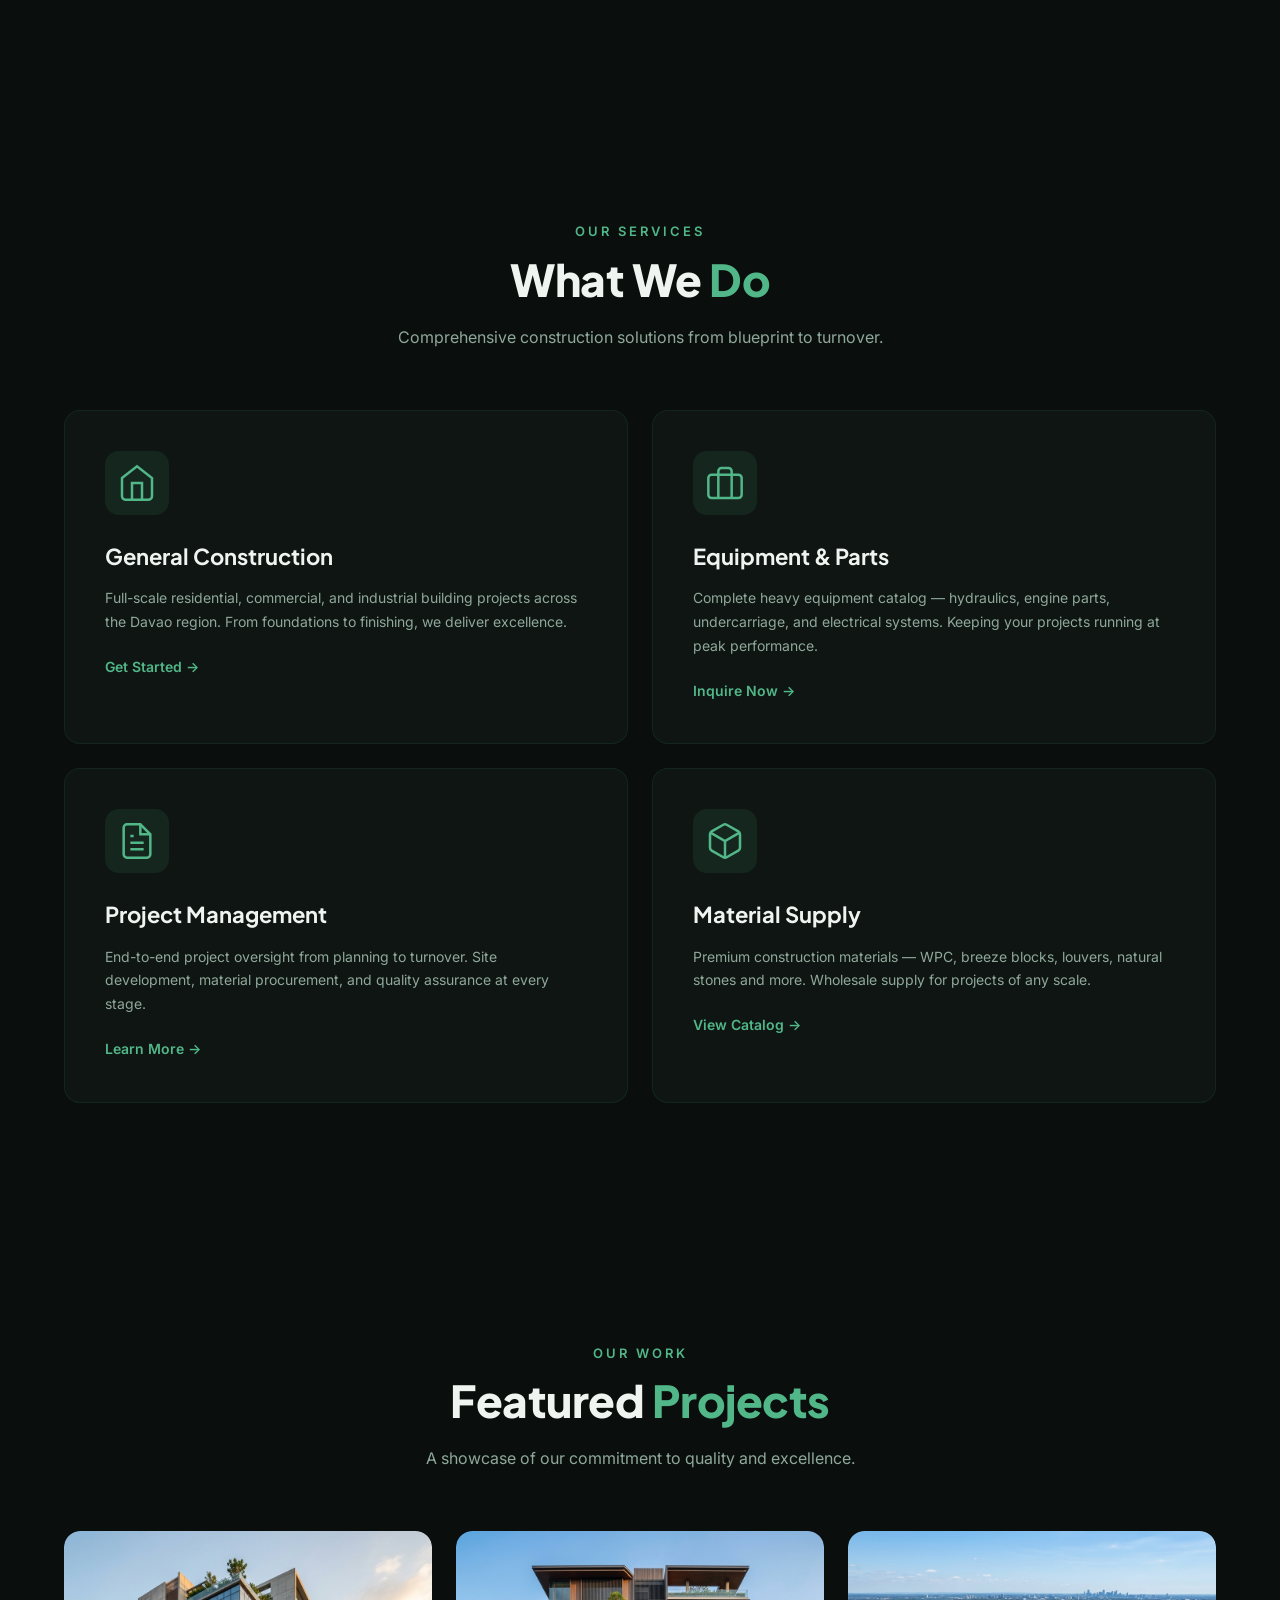
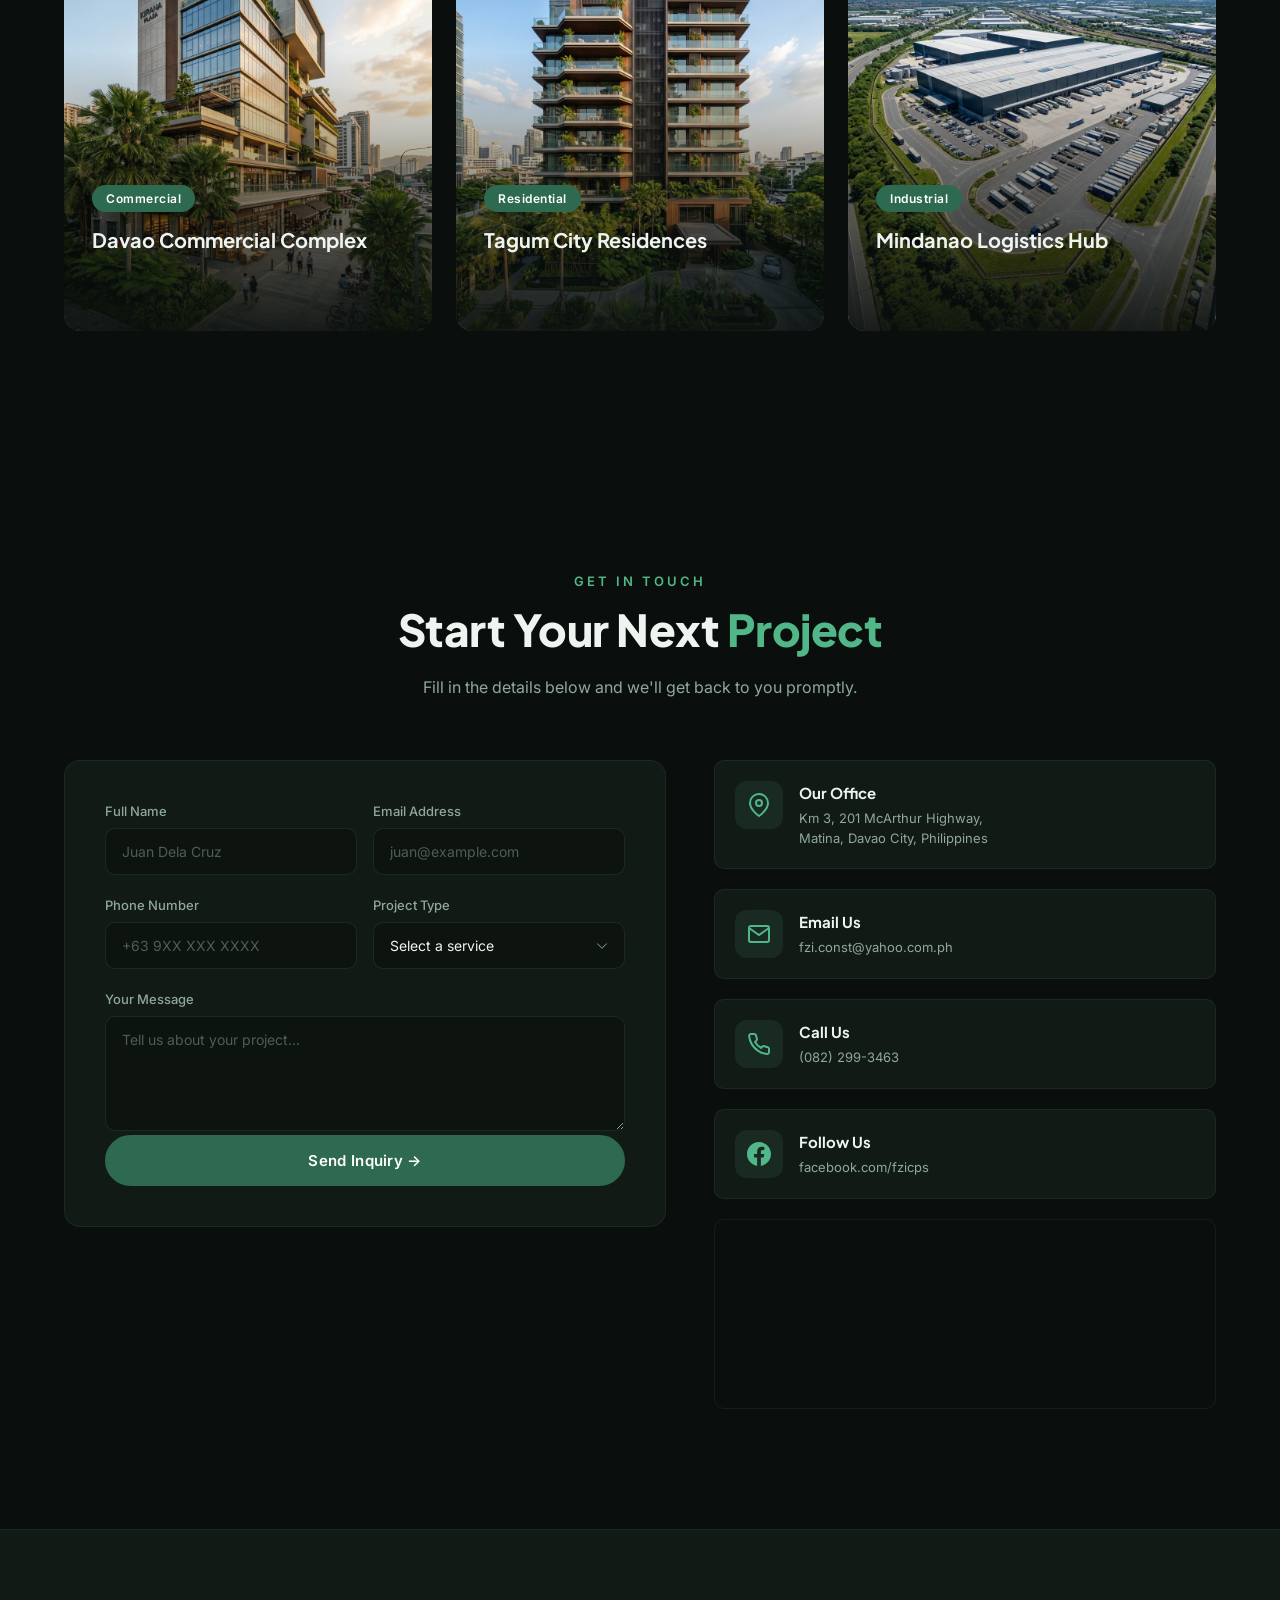
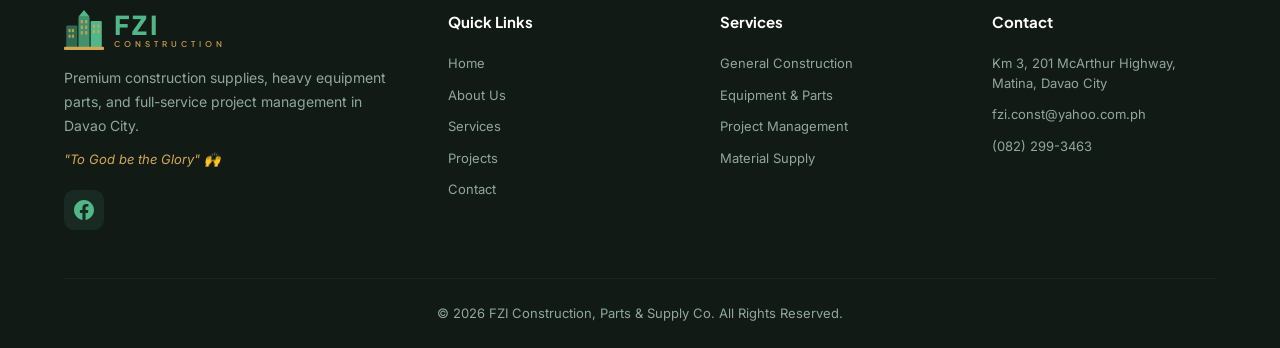
==== commit b48585a0: "Replace about image with real FZI construction collage" ====
--- a/index.html
+++ b/index.html
@@ -26,6 +26,20 @@
   <link rel="icon" href="data:image/svg+xml,<svg xmlns='http://www.w3.org/2000/svg' viewBox='0 0 100 100'><text y='.9em' font-size='90'>🏗️</text></svg>">
 </head>
 <body>
+
+  <!-- ========== PAGE LOADER ========== -->
+  <div class="page-loader" id="pageLoader">
+    <div class="loader-content">
+      <svg class="loader-logo" width="60" height="60" viewBox="0 0 36 36" fill="none">
+        <rect x="2" y="14" width="10" height="20" rx="1" fill="#2D6A4F"/>
+        <rect x="13" y="6" width="10" height="28" rx="1" fill="#40916C"/>
+        <rect x="24" y="10" width="10" height="24" rx="1" fill="#52B788"/>
+        <rect x="0" y="33" width="36" height="3" rx="1" fill="#D4A853"/>
+        <polygon points="18,0 13,6 23,6" fill="#52B788"/>
+      </svg>
+      <div class="loader-bar"><div class="loader-fill"></div></div>
+    </div>
+  </div>
 
   <!-- ========== NAVIGATION ========== -->
   <nav class="nav" id="nav">
@@ -81,7 +95,7 @@
   <!-- ========== HERO SECTION ========== -->
   <section class="hero" id="hero">
     <div class="hero-bg">
-      <img src="assets/images/hero-bg.png" alt="FZI Construction Site" class="hero-bg-img">
+      <img src="assets/images/hero-bg.png" alt="FZI Construction Site" class="hero-bg-img" decoding="async" fetchpriority="high">
     </div>
     <div class="hero-overlay"></div>
     <div class="hero-grid-pattern"></div>
@@ -121,7 +135,7 @@
     <div class="container">
       <div class="about-grid">
         <div class="about-img-wrap rv">
-          <img src="assets/images/about-img.png" alt="FZI Construction Team" class="about-img">
+          <img src="assets/images/about-img.jpg" alt="FZI Construction Projects" class="about-img" loading="lazy" decoding="async">
           <div class="about-img-badge">
             <span class="badge-num">20+</span>
             <span class="badge-text">Years of<br>Excellence</span>
@@ -216,7 +230,7 @@
       <div class="projects-grid">
         <div class="project-card rv">
           <div class="project-img-wrap">
-            <img src="assets/images/project-1.png" alt="Davao Commercial Complex" class="project-img">
+            <img src="assets/images/project-1.png" alt="Davao Commercial Complex" class="project-img" loading="lazy" decoding="async">
             <div class="project-overlay">
               <span class="project-tag">Commercial</span>
               <h3 class="project-name">Davao Commercial Complex</h3>
@@ -226,7 +240,7 @@
         </div>
         <div class="project-card rv d1">
           <div class="project-img-wrap">
-            <img src="assets/images/project-2.png" alt="Tagum City Residences" class="project-img">
+            <img src="assets/images/project-2.png" alt="Tagum City Residences" class="project-img" loading="lazy" decoding="async">
             <div class="project-overlay">
               <span class="project-tag">Residential</span>
               <h3 class="project-name">Tagum City Residences</h3>
@@ -236,7 +250,7 @@
         </div>
         <div class="project-card rv d2">
           <div class="project-img-wrap">
-            <img src="assets/images/project-3.png" alt="Mindanao Logistics Hub" class="project-img">
+            <img src="assets/images/project-3.png" alt="Mindanao Logistics Hub" class="project-img" loading="lazy" decoding="async">
             <div class="project-overlay">
               <span class="project-tag">Industrial</span>
               <h3 class="project-name">Mindanao Logistics Hub</h3>
--- a/styles/style.css
+++ b/styles/style.css
@@ -16,6 +16,16 @@
   --radius-sm: 10px;
   --transition: .35s cubic-bezier(.4,0,.2,1);
 }
+
+/* ===== PAGE LOADER ===== */
+.page-loader{position:fixed;inset:0;z-index:9999;background:var(--dark-bg);display:flex;align-items:center;justify-content:center;transition:opacity .5s ease,visibility .5s ease}
+.page-loader.hidden{opacity:0;visibility:hidden;pointer-events:none}
+.loader-content{display:flex;flex-direction:column;align-items:center;gap:24px}
+.loader-logo{animation:loaderPulse 1.2s ease infinite}
+@keyframes loaderPulse{0%,100%{opacity:.5;transform:scale(.95)}50%{opacity:1;transform:scale(1)}}
+.loader-bar{width:120px;height:3px;background:rgba(82,183,136,.15);border-radius:4px;overflow:hidden}
+.loader-fill{width:0;height:100%;background:linear-gradient(90deg,var(--green-primary),var(--green-light));border-radius:4px;animation:loaderFill 1.5s ease forwards}
+@keyframes loaderFill{0%{width:0}100%{width:100%}}
 
 /* ===== RESET ===== */
 *,*::before,*::after{box-sizing:border-box;margin:0;padding:0}
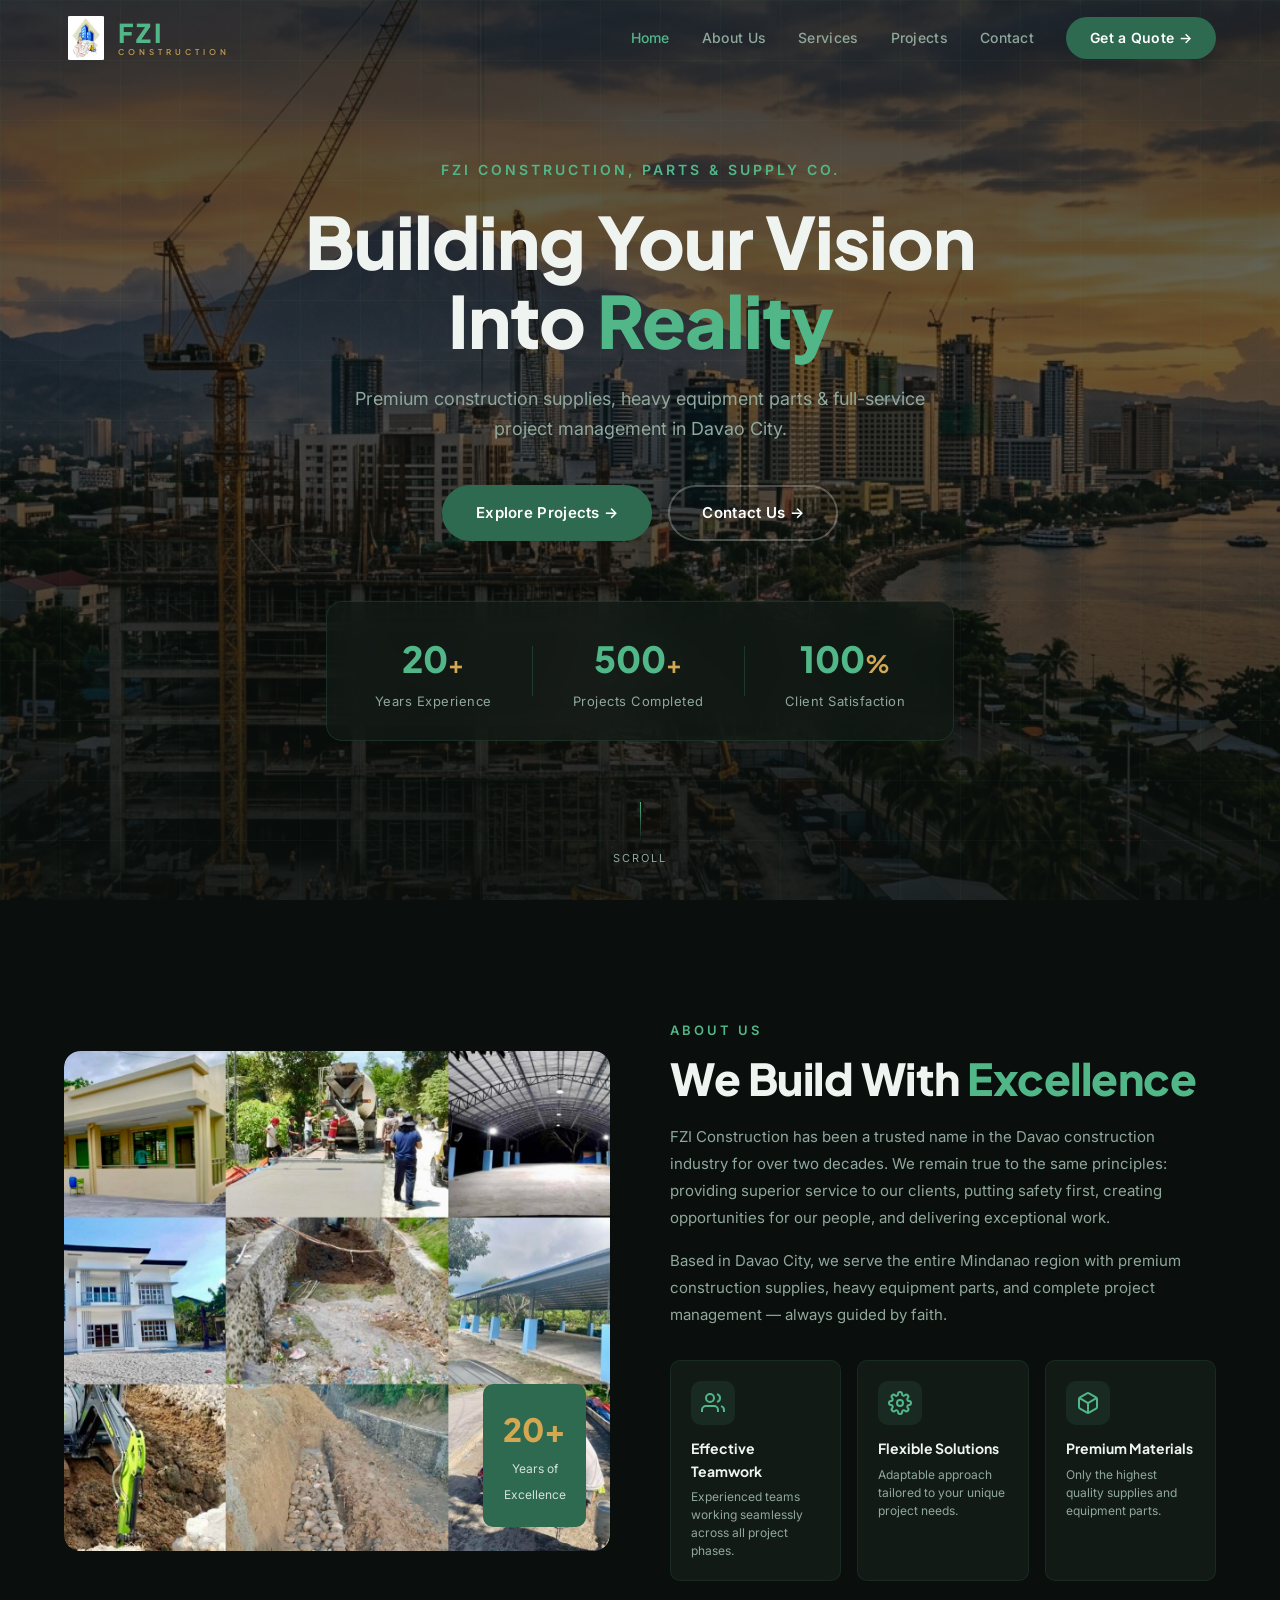
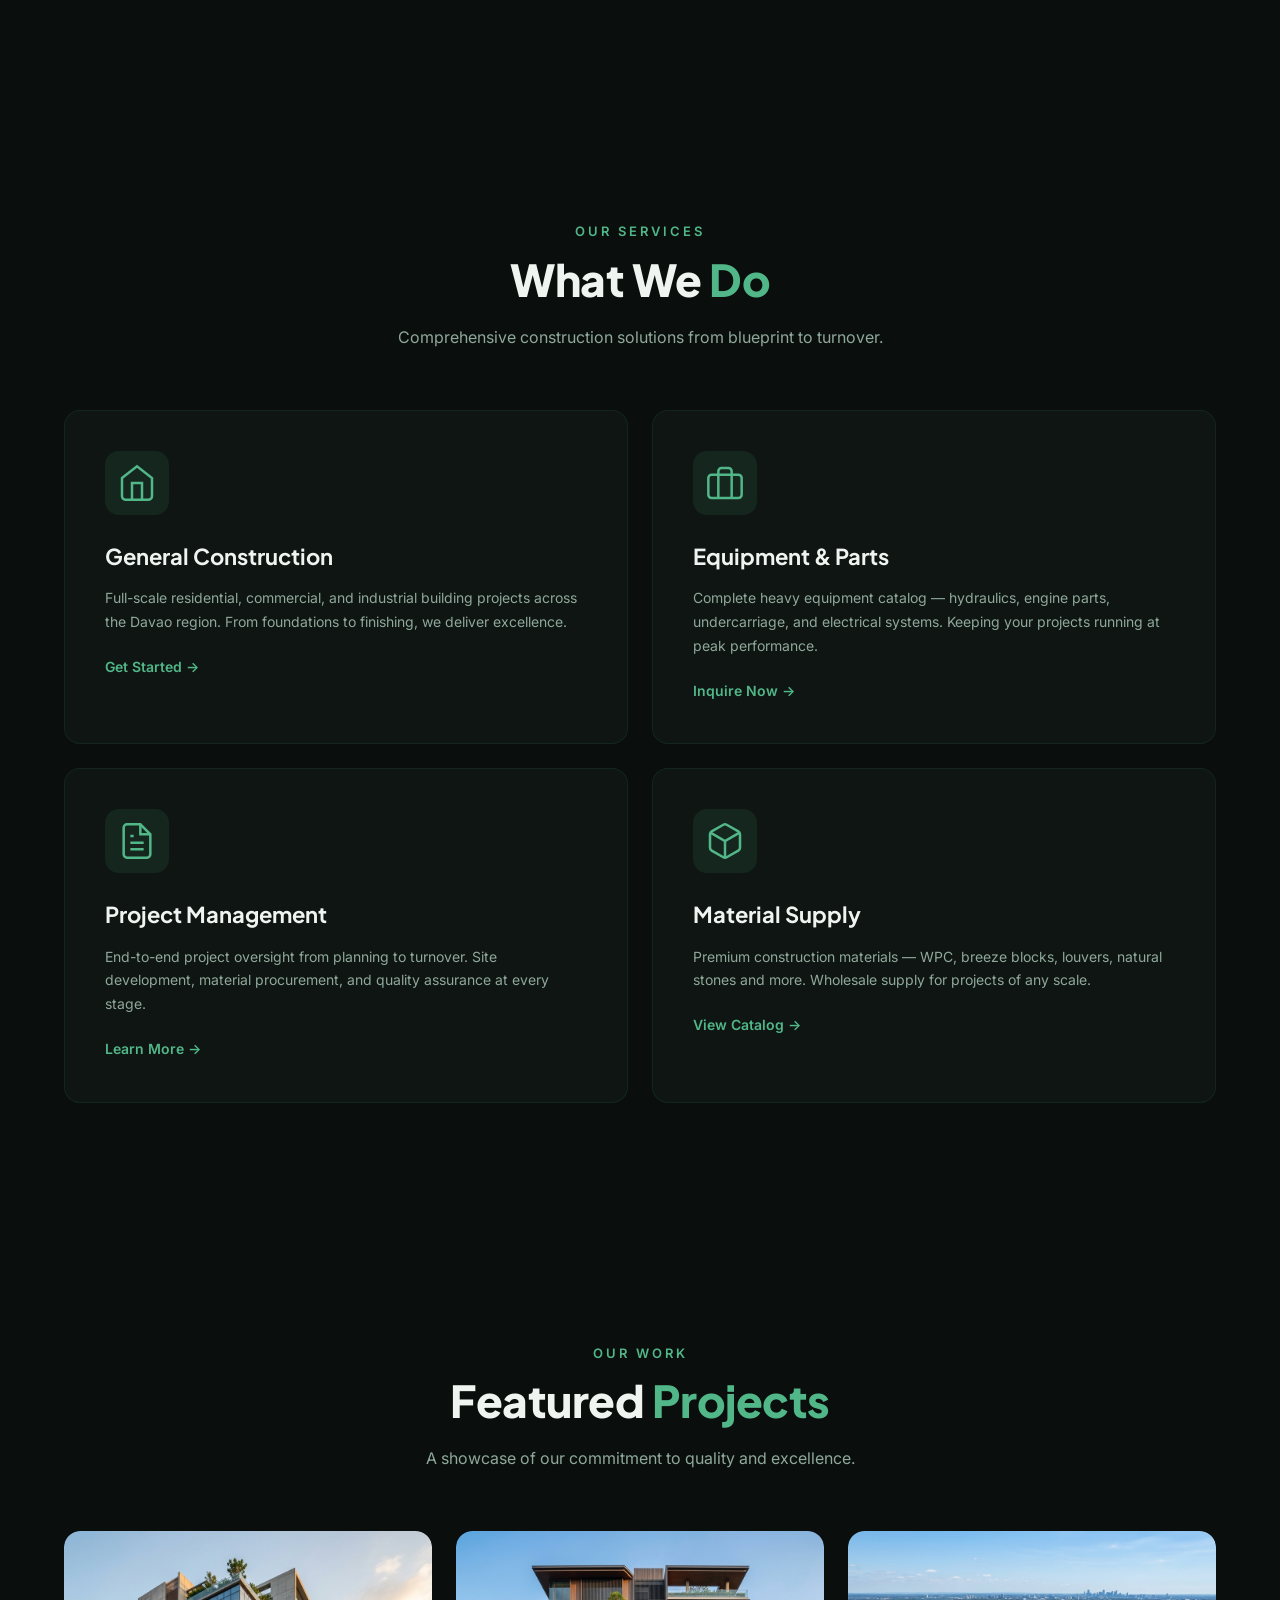
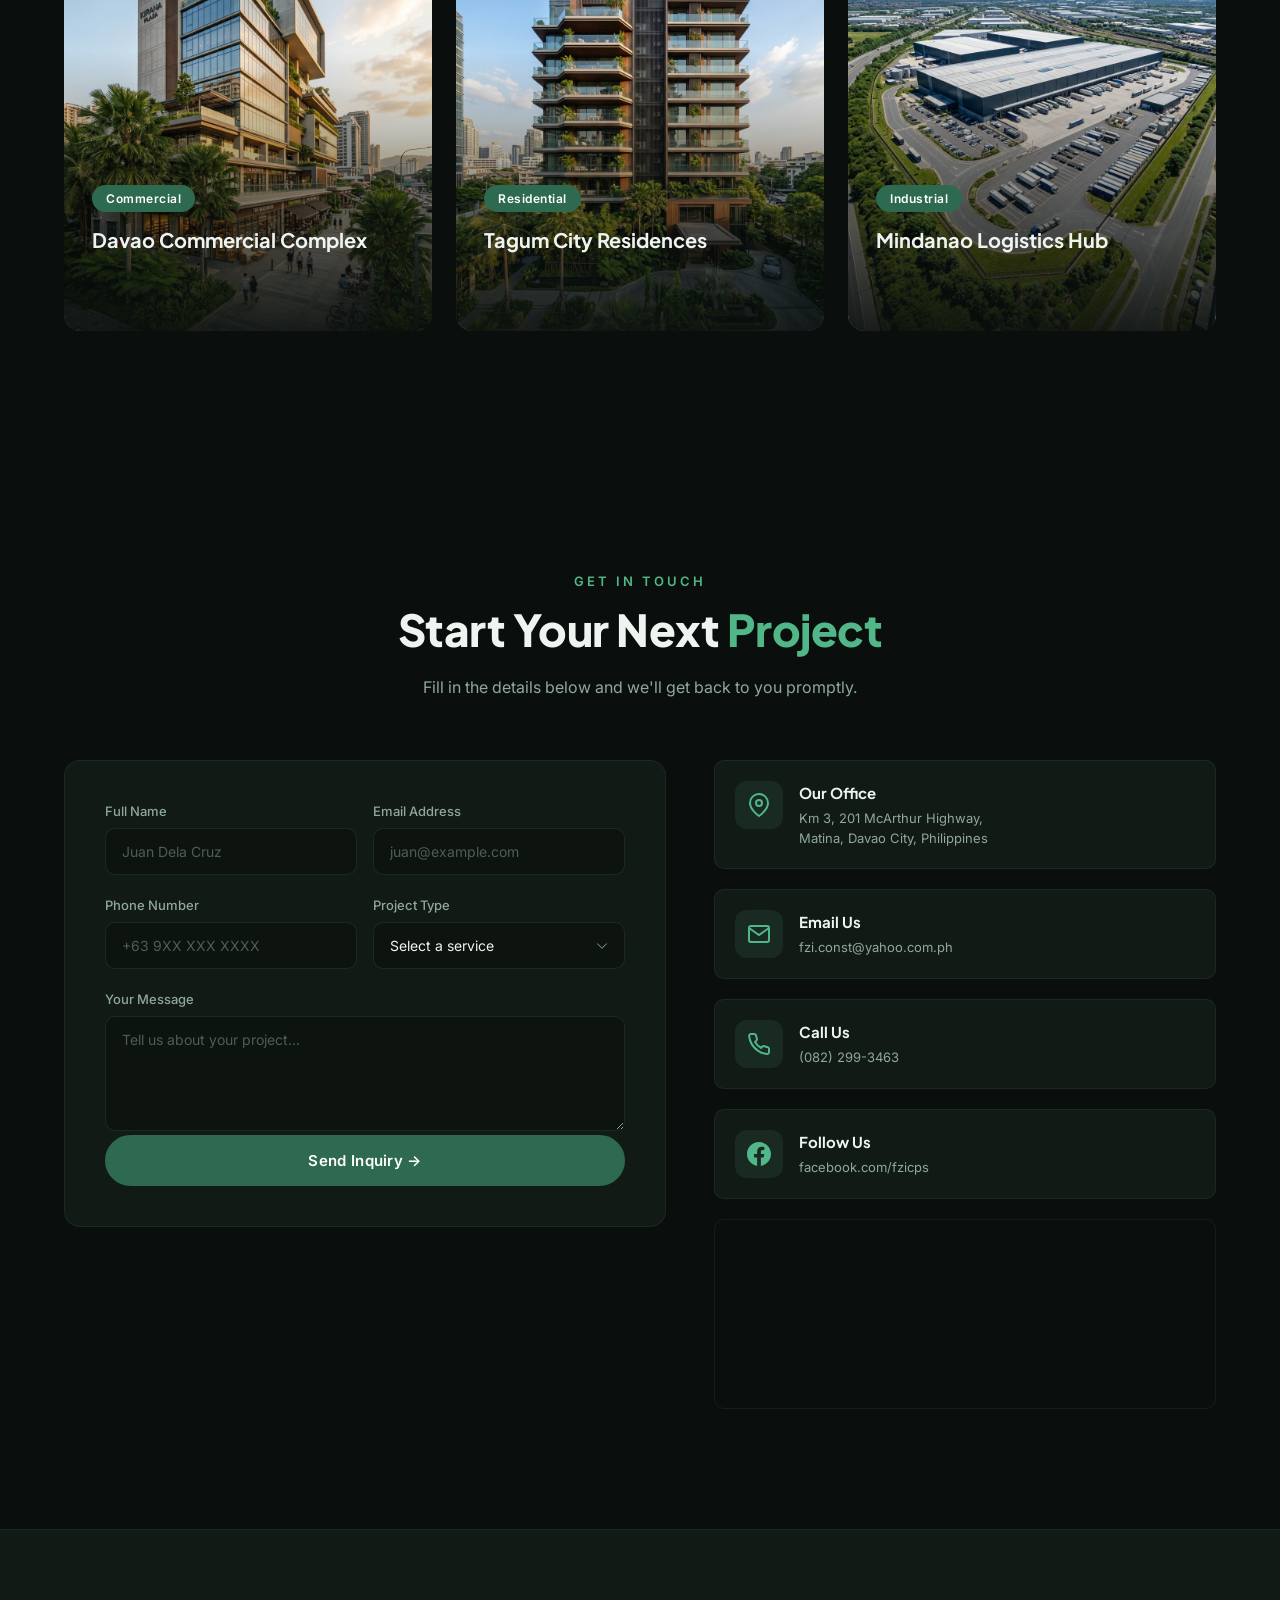
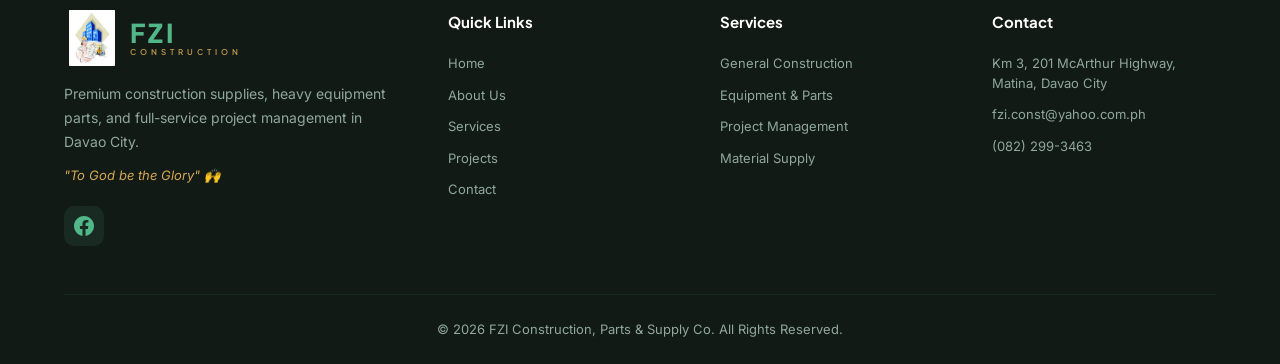
==== commit ebc9fe39: "Replace SVG logo with actual FZI Construction logo image" ====
--- a/index.html
+++ b/index.html
@@ -45,27 +45,7 @@
   <nav class="nav" id="nav">
     <div class="nav-inner">
       <a href="#hero" class="nav-logo">
-        <svg class="logo-icon" width="36" height="36" viewBox="0 0 36 36" fill="none" xmlns="http://www.w3.org/2000/svg">
-          <rect x="2" y="14" width="10" height="20" rx="1" fill="#2D6A4F"/>
-          <rect x="13" y="6" width="10" height="28" rx="1" fill="#40916C"/>
-          <rect x="24" y="10" width="10" height="24" rx="1" fill="#52B788"/>
-          <rect x="4" y="17" width="2" height="3" rx="0.5" fill="#D4A853" opacity="0.8"/>
-          <rect x="7" y="17" width="2" height="3" rx="0.5" fill="#D4A853" opacity="0.8"/>
-          <rect x="4" y="22" width="2" height="3" rx="0.5" fill="#D4A853" opacity="0.8"/>
-          <rect x="7" y="22" width="2" height="3" rx="0.5" fill="#D4A853" opacity="0.8"/>
-          <rect x="15" y="9" width="2" height="3" rx="0.5" fill="#D4A853" opacity="0.8"/>
-          <rect x="19" y="9" width="2" height="3" rx="0.5" fill="#D4A853" opacity="0.8"/>
-          <rect x="15" y="14" width="2" height="3" rx="0.5" fill="#D4A853" opacity="0.8"/>
-          <rect x="19" y="14" width="2" height="3" rx="0.5" fill="#D4A853" opacity="0.8"/>
-          <rect x="15" y="19" width="2" height="3" rx="0.5" fill="#D4A853" opacity="0.8"/>
-          <rect x="19" y="19" width="2" height="3" rx="0.5" fill="#D4A853" opacity="0.8"/>
-          <rect x="26" y="13" width="2" height="3" rx="0.5" fill="#D4A853" opacity="0.8"/>
-          <rect x="30" y="13" width="2" height="3" rx="0.5" fill="#D4A853" opacity="0.8"/>
-          <rect x="26" y="18" width="2" height="3" rx="0.5" fill="#D4A853" opacity="0.8"/>
-          <rect x="30" y="18" width="2" height="3" rx="0.5" fill="#D4A853" opacity="0.8"/>
-          <rect x="0" y="33" width="36" height="3" rx="1" fill="#D4A853"/>
-          <polygon points="18,0 13,6 23,6" fill="#52B788"/>
-        </svg>
+        <img src="assets/images/fzi-logo.png" alt="FZI Construction Logo" class="logo-img">
         <span class="logo-text">FZI<span class="logo-sub">CONSTRUCTION</span></span>
       </a>
       <div class="nav-links" id="navLinks">
@@ -355,27 +335,7 @@
       <div class="footer-grid">
         <div class="footer-brand">
           <a href="#hero" class="footer-logo">
-            <svg class="logo-icon" width="40" height="40" viewBox="0 0 36 36" fill="none" xmlns="http://www.w3.org/2000/svg">
-              <rect x="2" y="14" width="10" height="20" rx="1" fill="#2D6A4F"/>
-              <rect x="13" y="6" width="10" height="28" rx="1" fill="#40916C"/>
-              <rect x="24" y="10" width="10" height="24" rx="1" fill="#52B788"/>
-              <rect x="4" y="17" width="2" height="3" rx="0.5" fill="#D4A853" opacity="0.8"/>
-              <rect x="7" y="17" width="2" height="3" rx="0.5" fill="#D4A853" opacity="0.8"/>
-              <rect x="4" y="22" width="2" height="3" rx="0.5" fill="#D4A853" opacity="0.8"/>
-              <rect x="7" y="22" width="2" height="3" rx="0.5" fill="#D4A853" opacity="0.8"/>
-              <rect x="15" y="9" width="2" height="3" rx="0.5" fill="#D4A853" opacity="0.8"/>
-              <rect x="19" y="9" width="2" height="3" rx="0.5" fill="#D4A853" opacity="0.8"/>
-              <rect x="15" y="14" width="2" height="3" rx="0.5" fill="#D4A853" opacity="0.8"/>
-              <rect x="19" y="14" width="2" height="3" rx="0.5" fill="#D4A853" opacity="0.8"/>
-              <rect x="15" y="19" width="2" height="3" rx="0.5" fill="#D4A853" opacity="0.8"/>
-              <rect x="19" y="19" width="2" height="3" rx="0.5" fill="#D4A853" opacity="0.8"/>
-              <rect x="26" y="13" width="2" height="3" rx="0.5" fill="#D4A853" opacity="0.8"/>
-              <rect x="30" y="13" width="2" height="3" rx="0.5" fill="#D4A853" opacity="0.8"/>
-              <rect x="26" y="18" width="2" height="3" rx="0.5" fill="#D4A853" opacity="0.8"/>
-              <rect x="30" y="18" width="2" height="3" rx="0.5" fill="#D4A853" opacity="0.8"/>
-              <rect x="0" y="33" width="36" height="3" rx="1" fill="#D4A853"/>
-              <polygon points="18,0 13,6 23,6" fill="#52B788"/>
-            </svg>
+            <img src="assets/images/fzi-logo.png" alt="FZI Construction Logo" class="logo-img logo-img-lg">
             <span class="logo-text">FZI<span class="logo-sub">CONSTRUCTION</span></span>
           </a>
           <p class="footer-tagline">Premium construction supplies, heavy equipment parts, and full-service project management in Davao City.</p>
--- a/styles/style.css
+++ b/styles/style.css
@@ -50,8 +50,9 @@
 .nav-inner{max-width:1200px;margin:0 auto;padding:0 24px;display:flex;align-items:center;justify-content:space-between}
 .nav-logo,.footer-logo{display:flex;align-items:center;gap:10px;text-decoration:none;transition:all var(--transition)}
 .nav-logo:hover,.footer-logo:hover{transform:translateY(-1px)}
-.nav-logo:hover .logo-icon,.footer-logo:hover .logo-icon{filter:drop-shadow(0 0 8px rgba(82,183,136,.5))}
-.logo-icon{flex-shrink:0;transition:filter var(--transition)}
+.nav-logo:hover .logo-img,.footer-logo:hover .logo-img{filter:drop-shadow(0 0 8px rgba(82,183,136,.5))}
+.logo-img{width:44px;height:44px;object-fit:contain;flex-shrink:0;transition:filter var(--transition);border-radius:6px}
+.logo-img-lg{width:56px;height:56px}
 .logo-text{font-family:var(--font-heading);font-size:26px;font-weight:800;color:var(--green-light);letter-spacing:3px;line-height:1;display:flex;flex-direction:column}
 .logo-sub{font-size:8px;font-weight:600;color:var(--gold);letter-spacing:4px;margin-top:2px;opacity:.9}
 .nav-links{display:flex;align-items:center;gap:32px}
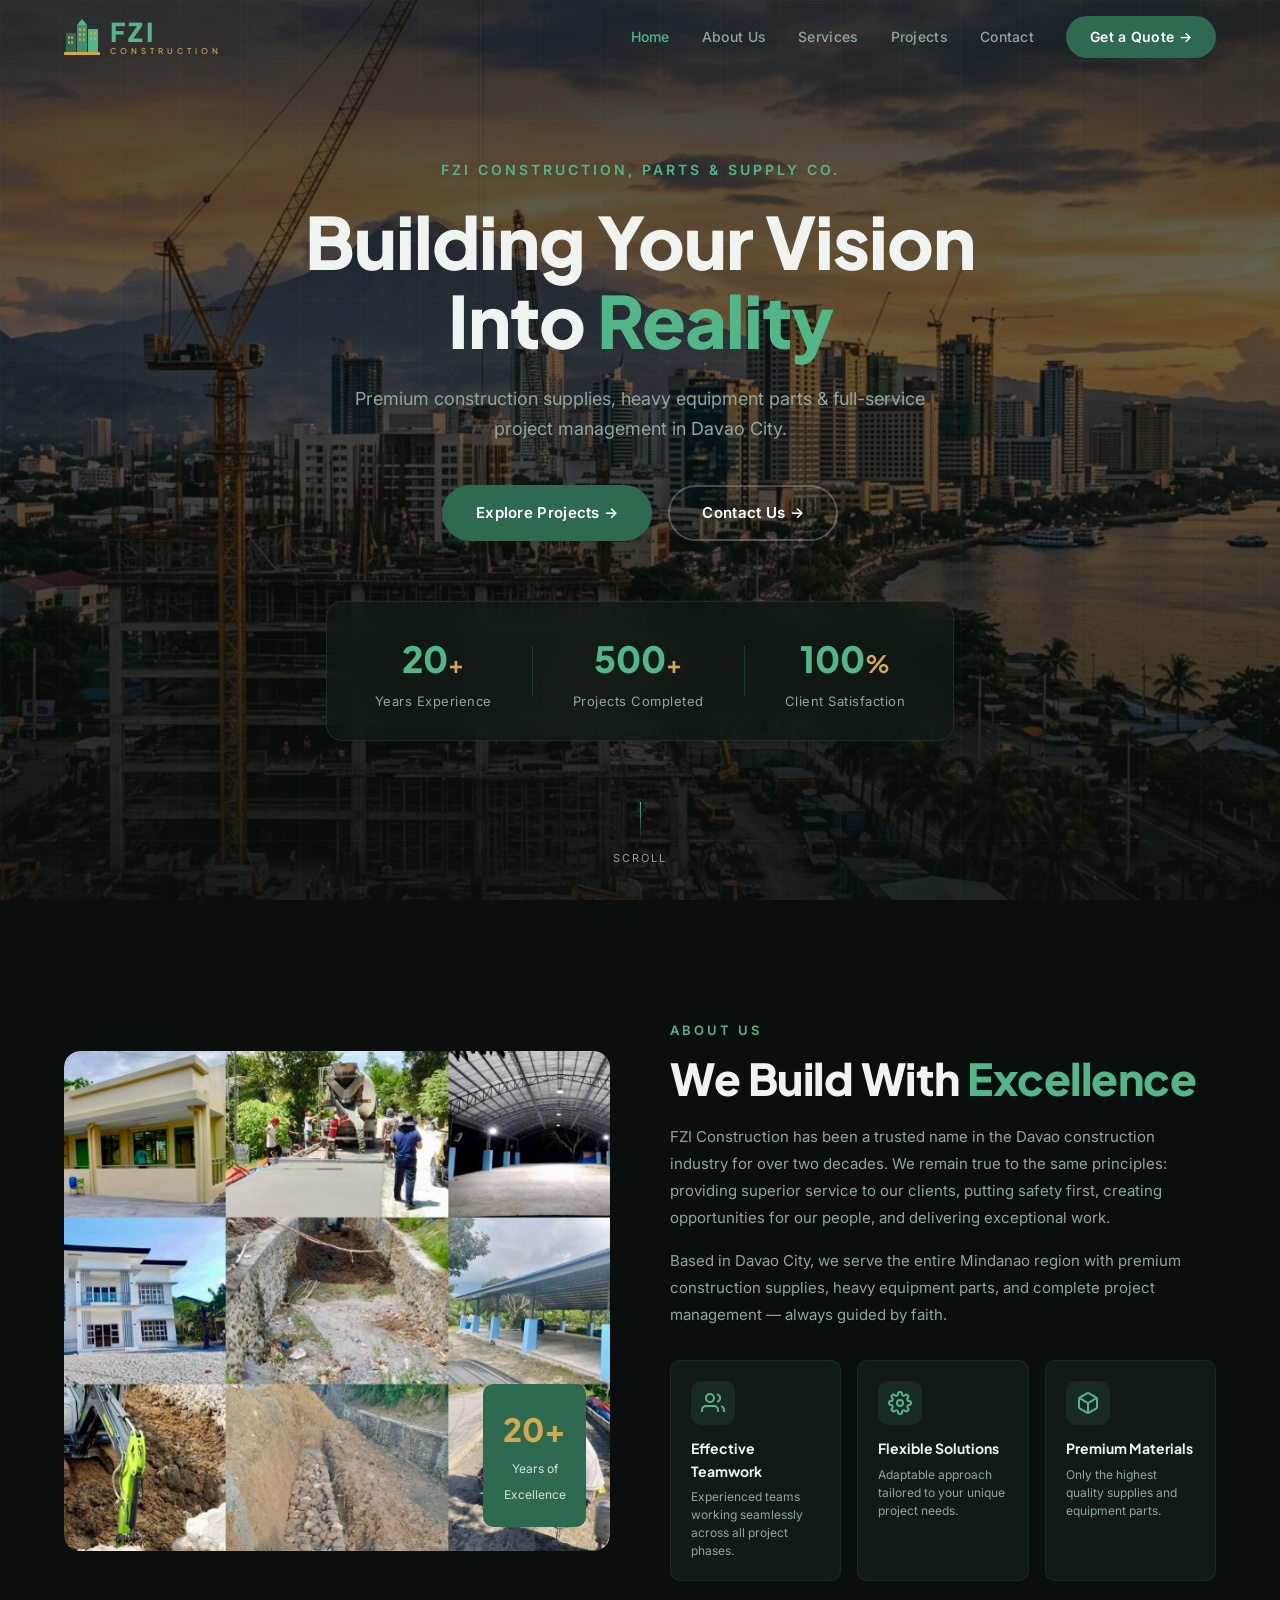
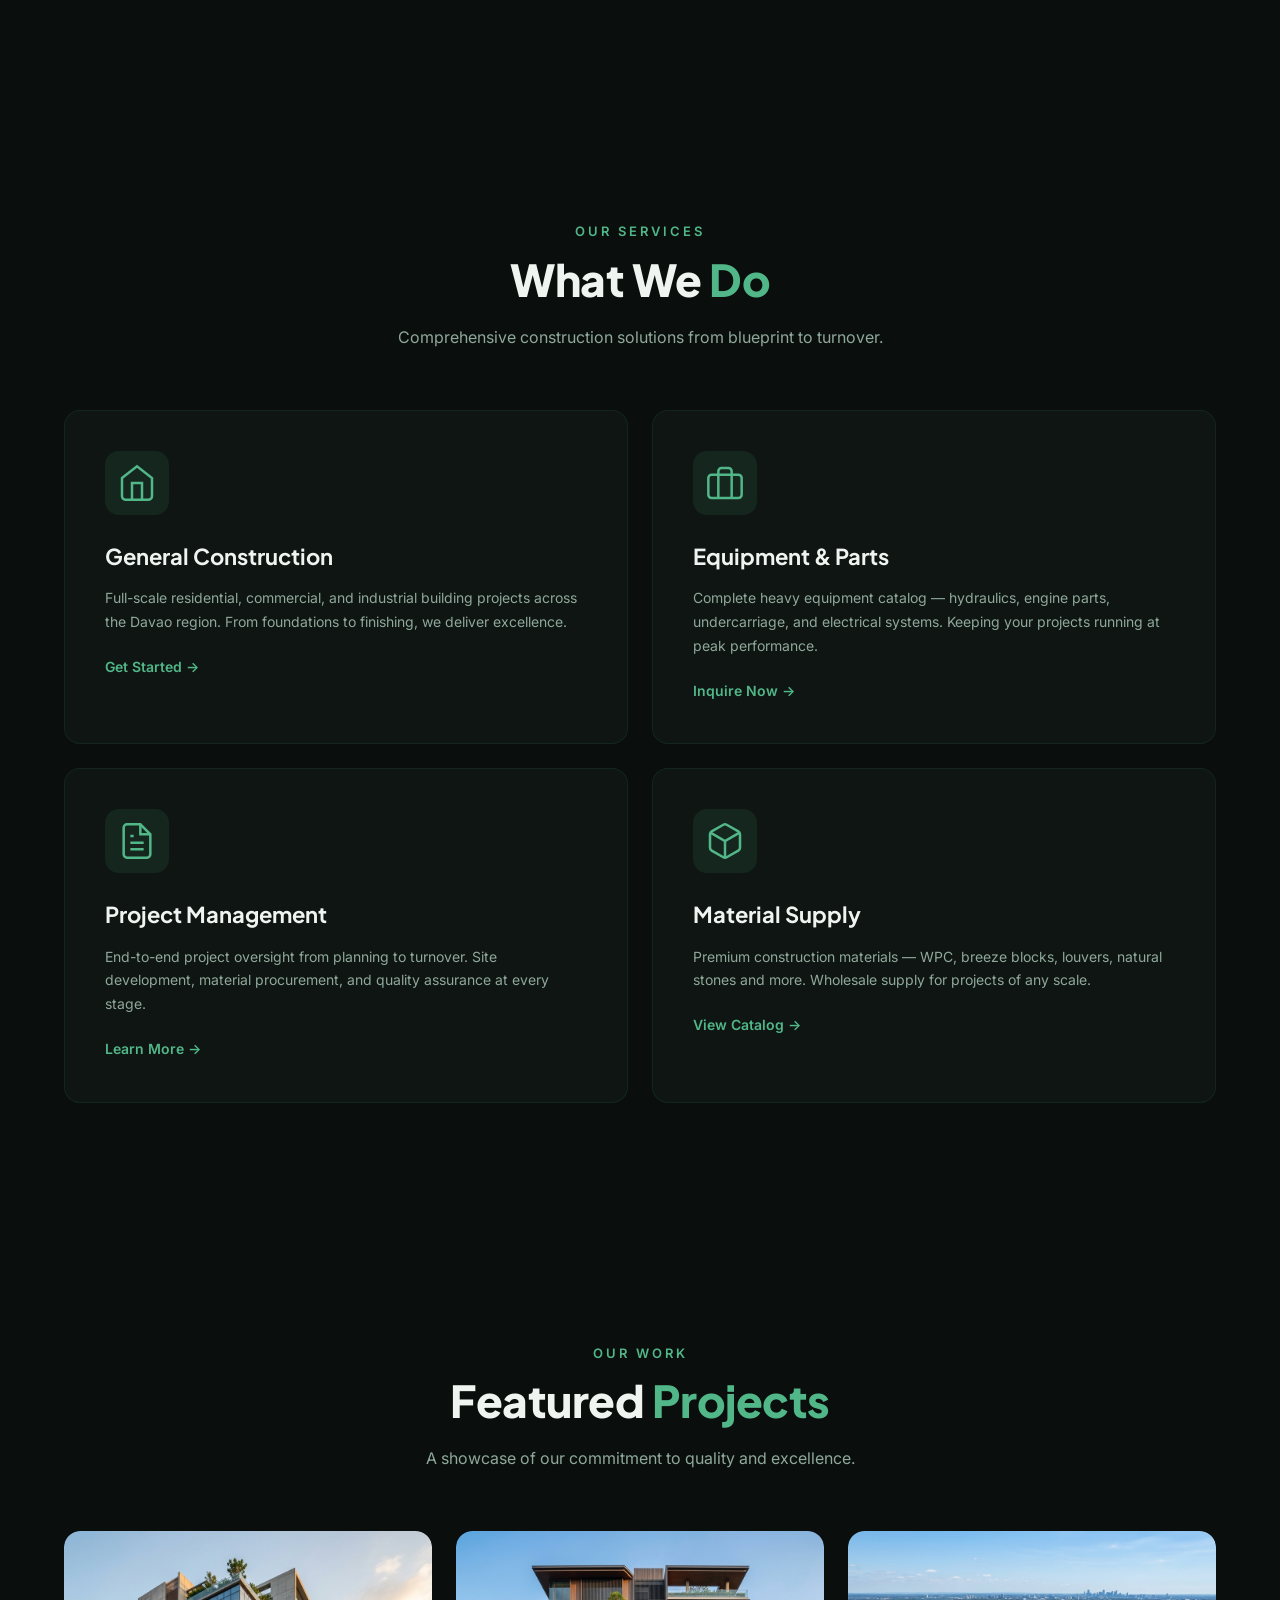
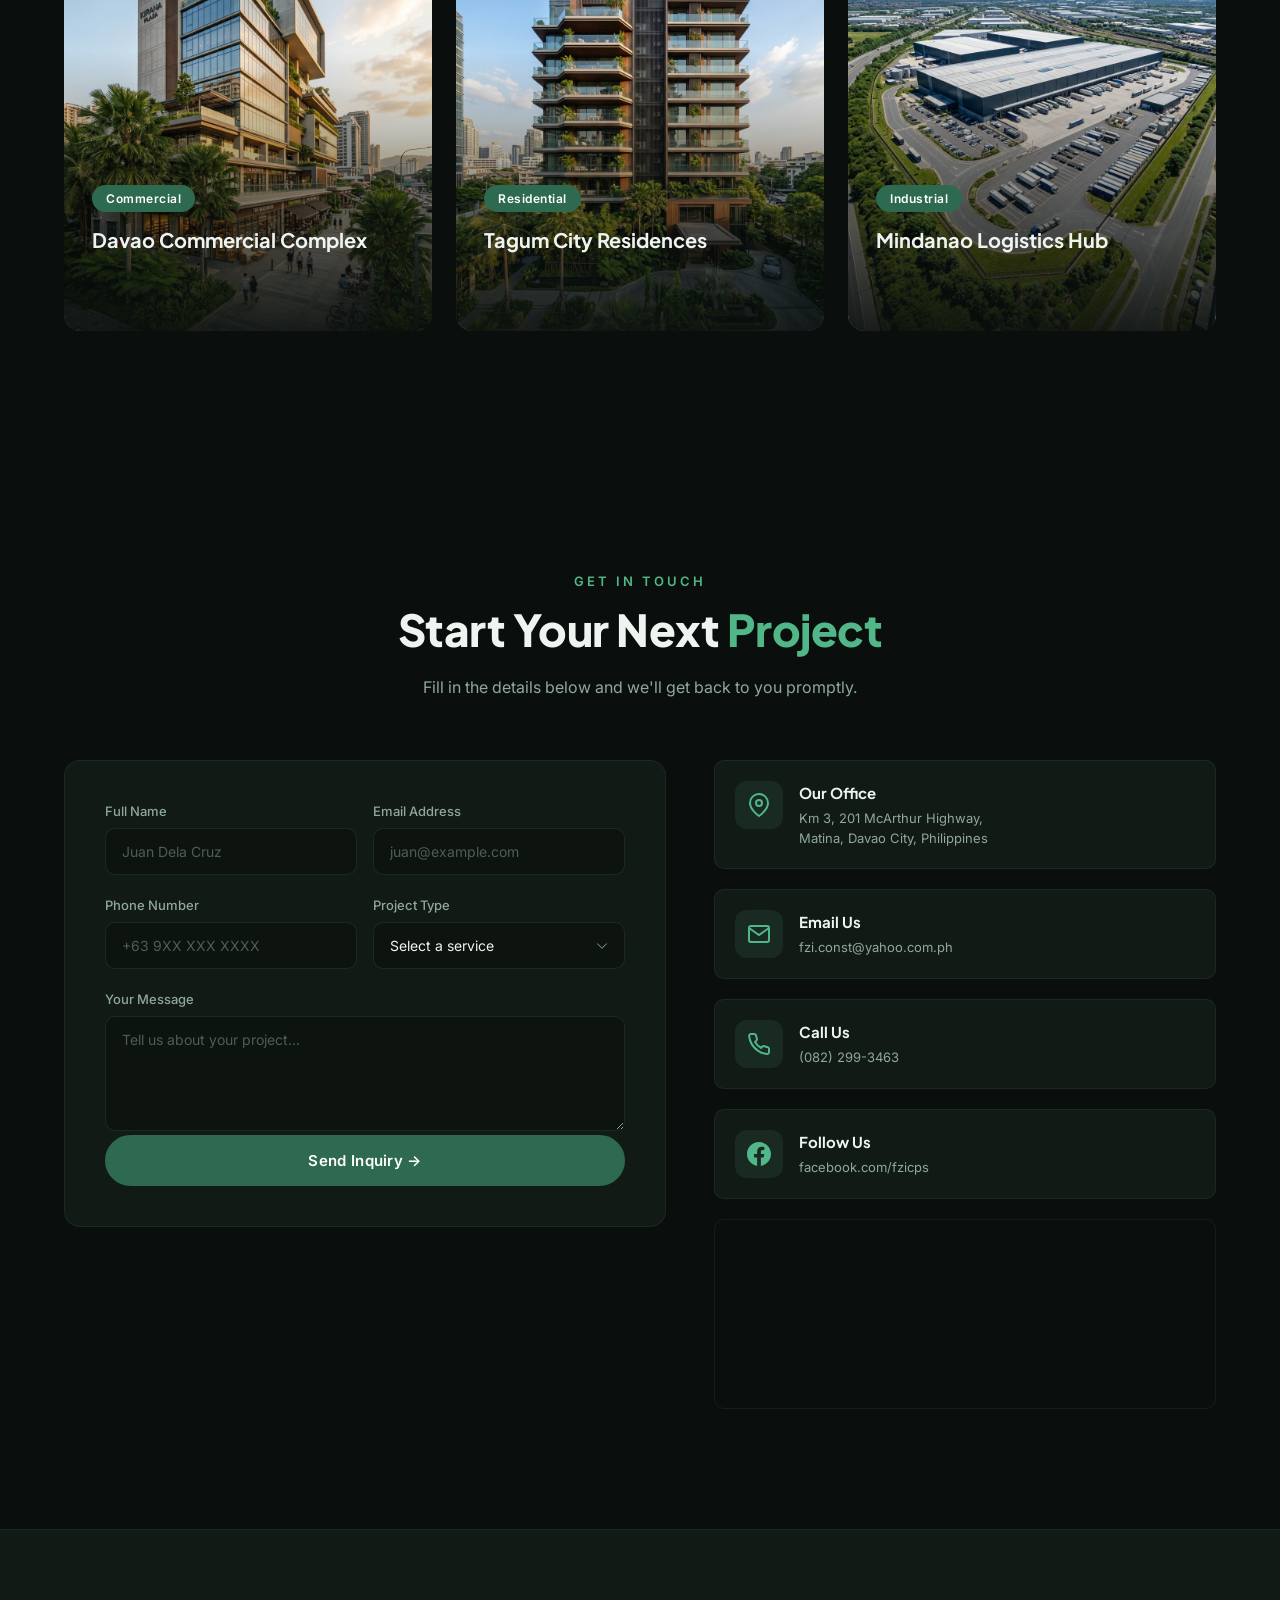
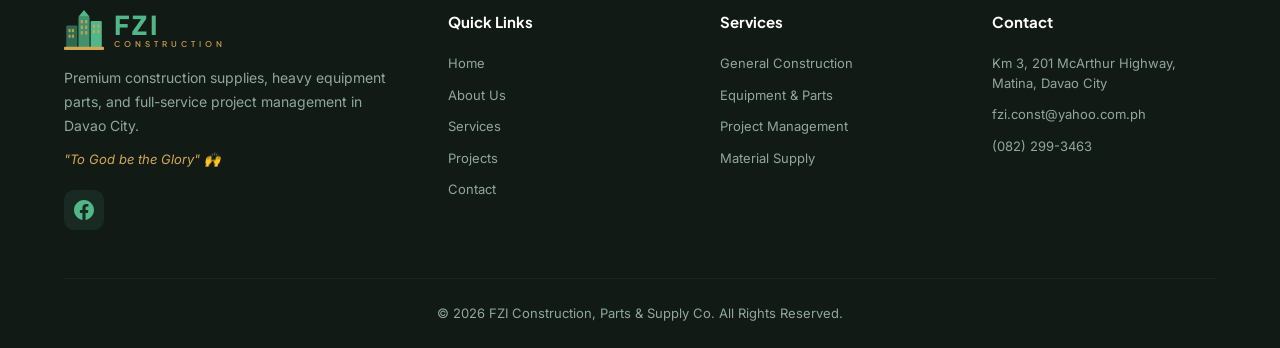
==== commit 3d5aa964: "Revert logo to SVG version" ====
--- a/index.html
+++ b/index.html
@@ -45,7 +45,27 @@
   <nav class="nav" id="nav">
     <div class="nav-inner">
       <a href="#hero" class="nav-logo">
-        <img src="assets/images/fzi-logo.png" alt="FZI Construction Logo" class="logo-img">
+        <svg class="logo-icon" width="36" height="36" viewBox="0 0 36 36" fill="none" xmlns="http://www.w3.org/2000/svg">
+          <rect x="2" y="14" width="10" height="20" rx="1" fill="#2D6A4F"/>
+          <rect x="13" y="6" width="10" height="28" rx="1" fill="#40916C"/>
+          <rect x="24" y="10" width="10" height="24" rx="1" fill="#52B788"/>
+          <rect x="4" y="17" width="2" height="3" rx="0.5" fill="#D4A853" opacity="0.8"/>
+          <rect x="7" y="17" width="2" height="3" rx="0.5" fill="#D4A853" opacity="0.8"/>
+          <rect x="4" y="22" width="2" height="3" rx="0.5" fill="#D4A853" opacity="0.8"/>
+          <rect x="7" y="22" width="2" height="3" rx="0.5" fill="#D4A853" opacity="0.8"/>
+          <rect x="15" y="9" width="2" height="3" rx="0.5" fill="#D4A853" opacity="0.8"/>
+          <rect x="19" y="9" width="2" height="3" rx="0.5" fill="#D4A853" opacity="0.8"/>
+          <rect x="15" y="14" width="2" height="3" rx="0.5" fill="#D4A853" opacity="0.8"/>
+          <rect x="19" y="14" width="2" height="3" rx="0.5" fill="#D4A853" opacity="0.8"/>
+          <rect x="15" y="19" width="2" height="3" rx="0.5" fill="#D4A853" opacity="0.8"/>
+          <rect x="19" y="19" width="2" height="3" rx="0.5" fill="#D4A853" opacity="0.8"/>
+          <rect x="26" y="13" width="2" height="3" rx="0.5" fill="#D4A853" opacity="0.8"/>
+          <rect x="30" y="13" width="2" height="3" rx="0.5" fill="#D4A853" opacity="0.8"/>
+          <rect x="26" y="18" width="2" height="3" rx="0.5" fill="#D4A853" opacity="0.8"/>
+          <rect x="30" y="18" width="2" height="3" rx="0.5" fill="#D4A853" opacity="0.8"/>
+          <rect x="0" y="33" width="36" height="3" rx="1" fill="#D4A853"/>
+          <polygon points="18,0 13,6 23,6" fill="#52B788"/>
+        </svg>
         <span class="logo-text">FZI<span class="logo-sub">CONSTRUCTION</span></span>
       </a>
       <div class="nav-links" id="navLinks">
@@ -335,7 +355,27 @@
       <div class="footer-grid">
         <div class="footer-brand">
           <a href="#hero" class="footer-logo">
-            <img src="assets/images/fzi-logo.png" alt="FZI Construction Logo" class="logo-img logo-img-lg">
+            <svg class="logo-icon" width="40" height="40" viewBox="0 0 36 36" fill="none" xmlns="http://www.w3.org/2000/svg">
+              <rect x="2" y="14" width="10" height="20" rx="1" fill="#2D6A4F"/>
+              <rect x="13" y="6" width="10" height="28" rx="1" fill="#40916C"/>
+              <rect x="24" y="10" width="10" height="24" rx="1" fill="#52B788"/>
+              <rect x="4" y="17" width="2" height="3" rx="0.5" fill="#D4A853" opacity="0.8"/>
+              <rect x="7" y="17" width="2" height="3" rx="0.5" fill="#D4A853" opacity="0.8"/>
+              <rect x="4" y="22" width="2" height="3" rx="0.5" fill="#D4A853" opacity="0.8"/>
+              <rect x="7" y="22" width="2" height="3" rx="0.5" fill="#D4A853" opacity="0.8"/>
+              <rect x="15" y="9" width="2" height="3" rx="0.5" fill="#D4A853" opacity="0.8"/>
+              <rect x="19" y="9" width="2" height="3" rx="0.5" fill="#D4A853" opacity="0.8"/>
+              <rect x="15" y="14" width="2" height="3" rx="0.5" fill="#D4A853" opacity="0.8"/>
+              <rect x="19" y="14" width="2" height="3" rx="0.5" fill="#D4A853" opacity="0.8"/>
+              <rect x="15" y="19" width="2" height="3" rx="0.5" fill="#D4A853" opacity="0.8"/>
+              <rect x="19" y="19" width="2" height="3" rx="0.5" fill="#D4A853" opacity="0.8"/>
+              <rect x="26" y="13" width="2" height="3" rx="0.5" fill="#D4A853" opacity="0.8"/>
+              <rect x="30" y="13" width="2" height="3" rx="0.5" fill="#D4A853" opacity="0.8"/>
+              <rect x="26" y="18" width="2" height="3" rx="0.5" fill="#D4A853" opacity="0.8"/>
+              <rect x="30" y="18" width="2" height="3" rx="0.5" fill="#D4A853" opacity="0.8"/>
+              <rect x="0" y="33" width="36" height="3" rx="1" fill="#D4A853"/>
+              <polygon points="18,0 13,6 23,6" fill="#52B788"/>
+            </svg>
             <span class="logo-text">FZI<span class="logo-sub">CONSTRUCTION</span></span>
           </a>
           <p class="footer-tagline">Premium construction supplies, heavy equipment parts, and full-service project management in Davao City.</p>
--- a/styles/style.css
+++ b/styles/style.css
@@ -50,9 +50,8 @@
 .nav-inner{max-width:1200px;margin:0 auto;padding:0 24px;display:flex;align-items:center;justify-content:space-between}
 .nav-logo,.footer-logo{display:flex;align-items:center;gap:10px;text-decoration:none;transition:all var(--transition)}
 .nav-logo:hover,.footer-logo:hover{transform:translateY(-1px)}
-.nav-logo:hover .logo-img,.footer-logo:hover .logo-img{filter:drop-shadow(0 0 8px rgba(82,183,136,.5))}
-.logo-img{width:44px;height:44px;object-fit:contain;flex-shrink:0;transition:filter var(--transition);border-radius:6px}
-.logo-img-lg{width:56px;height:56px}
+.nav-logo:hover .logo-icon,.footer-logo:hover .logo-icon{filter:drop-shadow(0 0 8px rgba(82,183,136,.5))}
+.logo-icon{flex-shrink:0;transition:filter var(--transition)}
 .logo-text{font-family:var(--font-heading);font-size:26px;font-weight:800;color:var(--green-light);letter-spacing:3px;line-height:1;display:flex;flex-direction:column}
 .logo-sub{font-size:8px;font-weight:600;color:var(--gold);letter-spacing:4px;margin-top:2px;opacity:.9}
 .nav-links{display:flex;align-items:center;gap:32px}
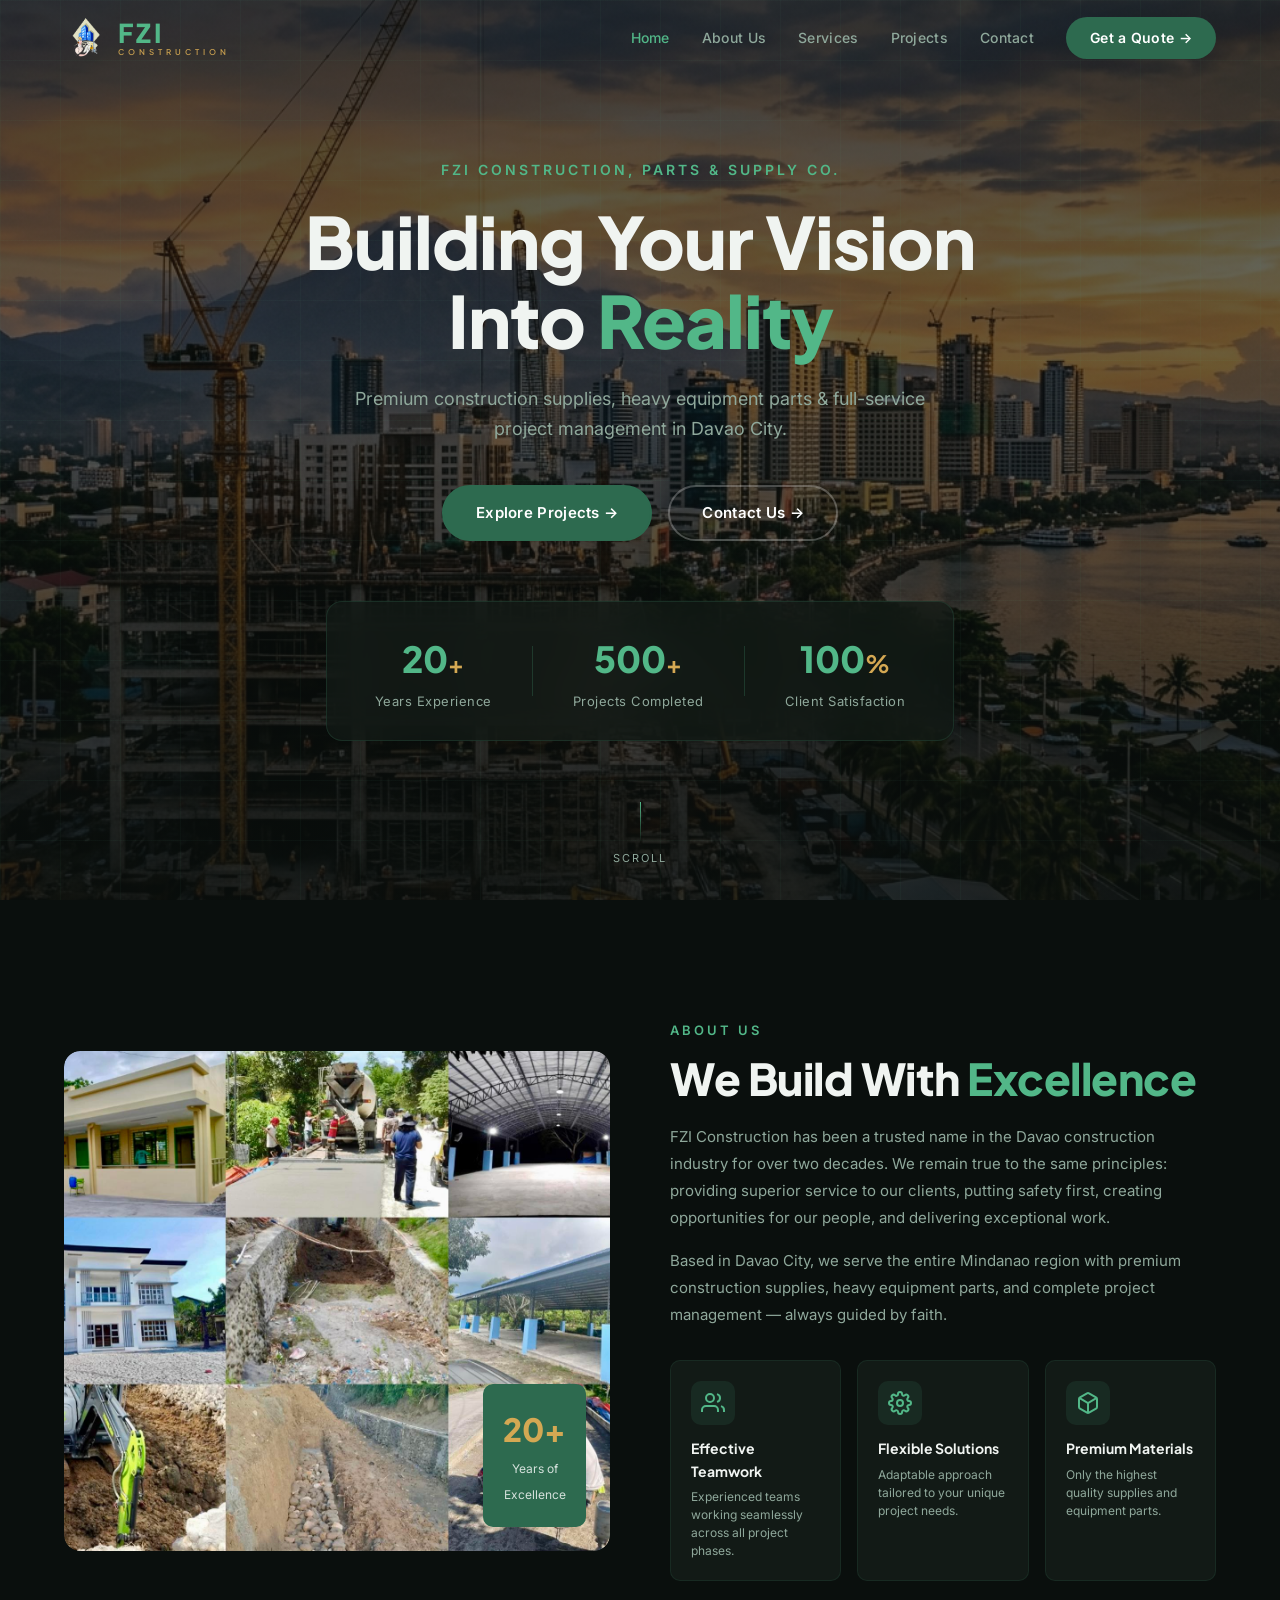
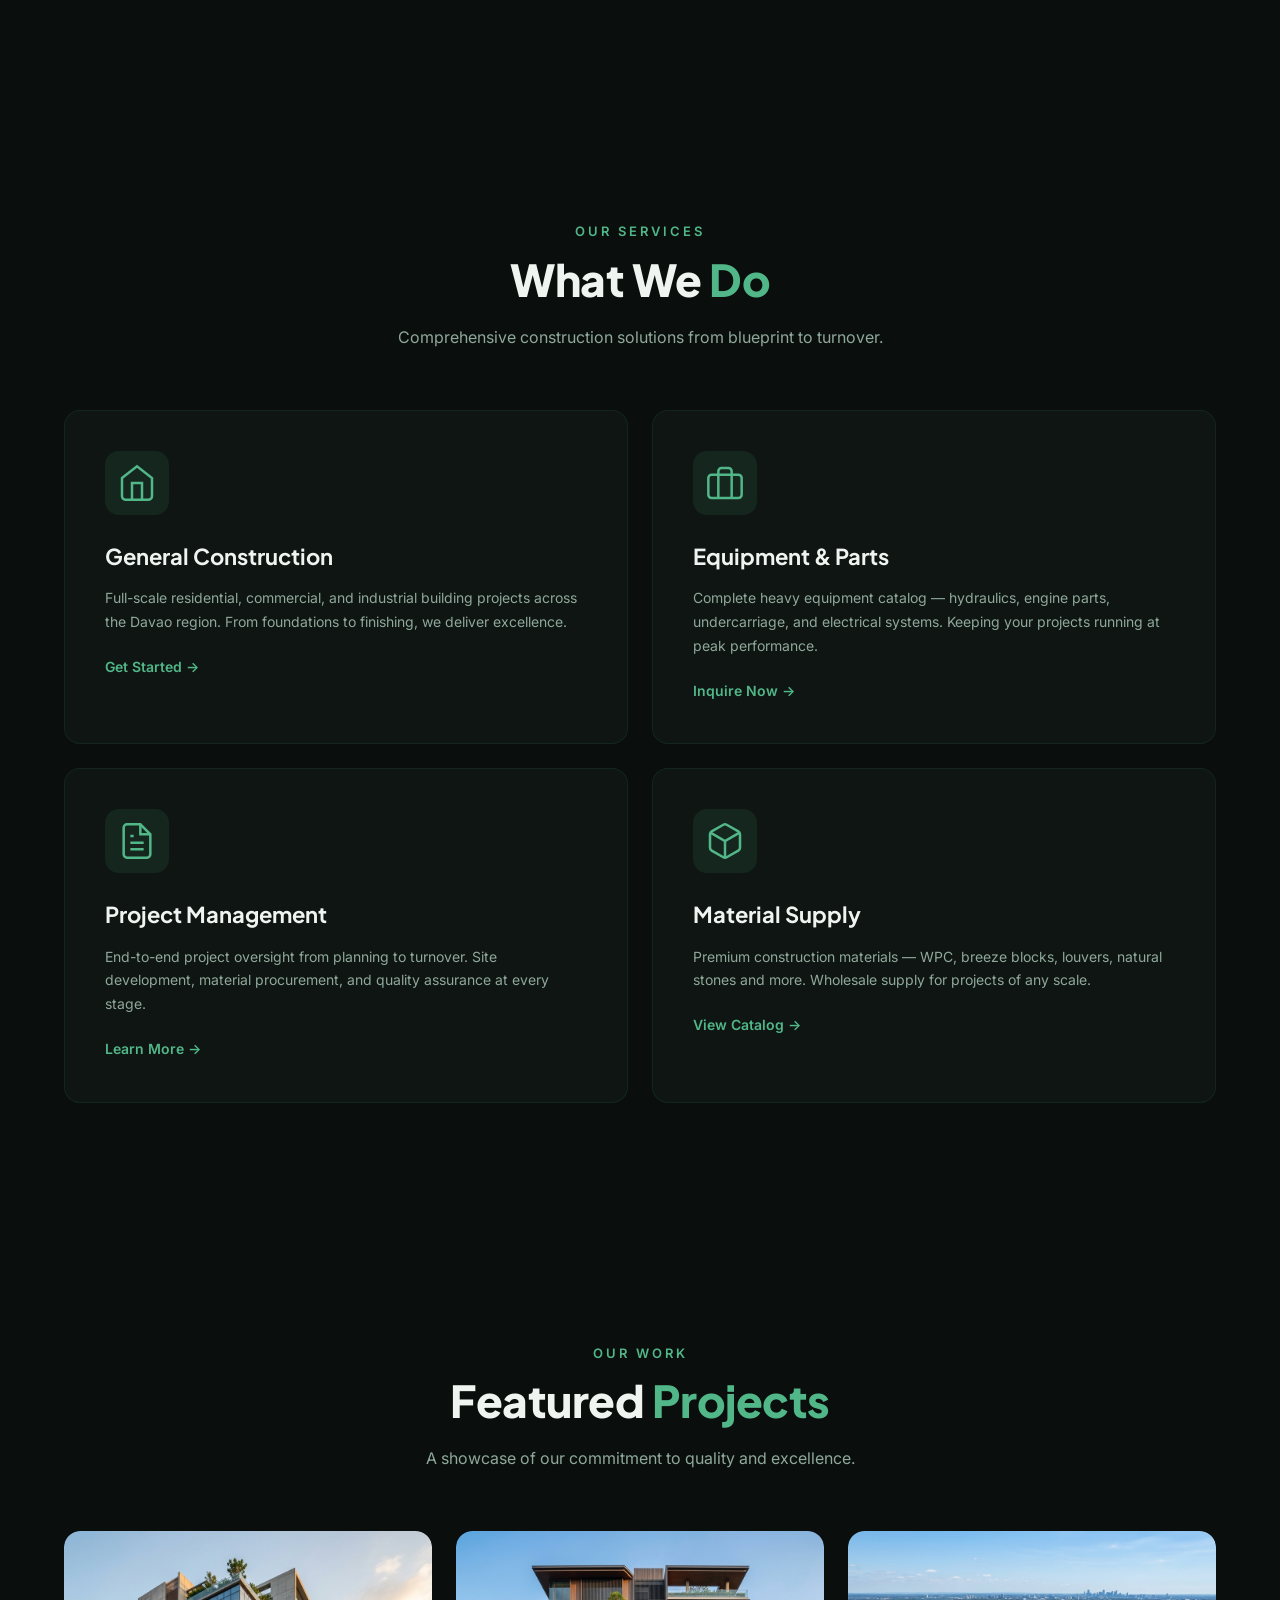
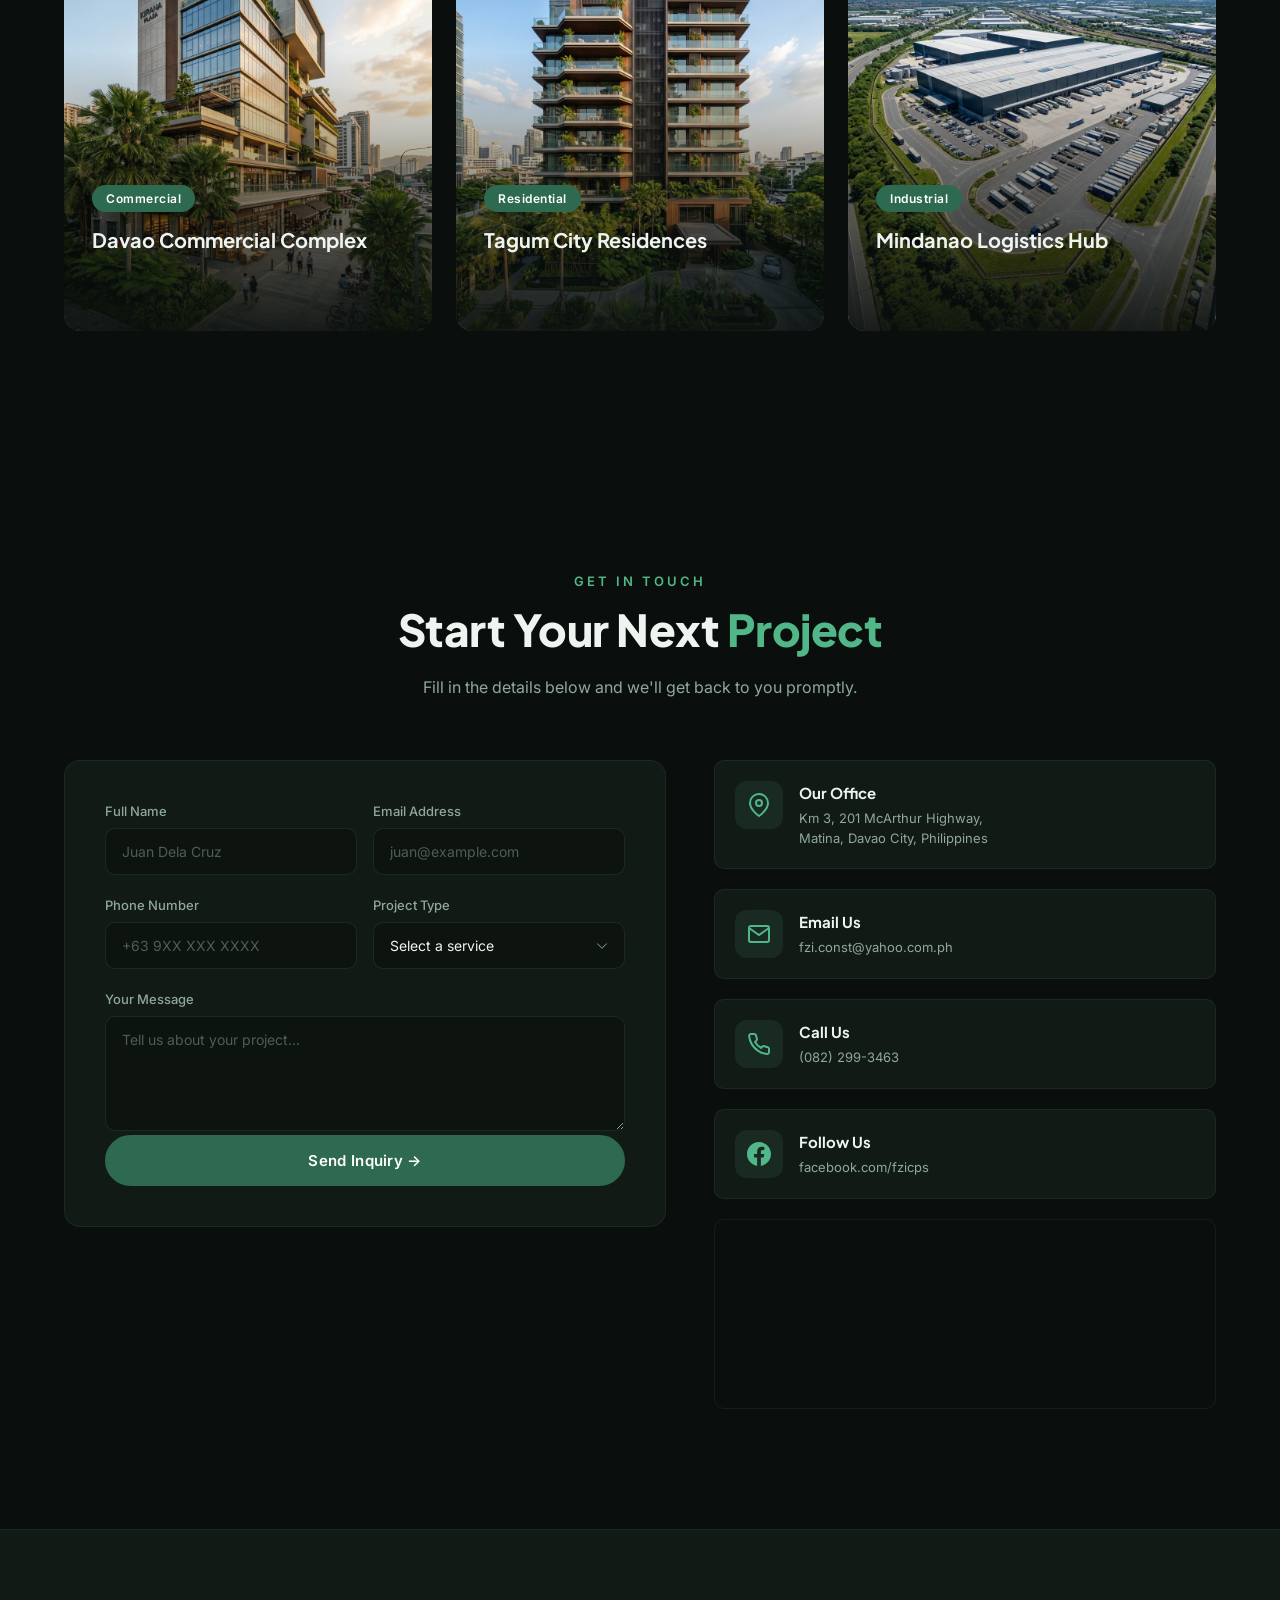
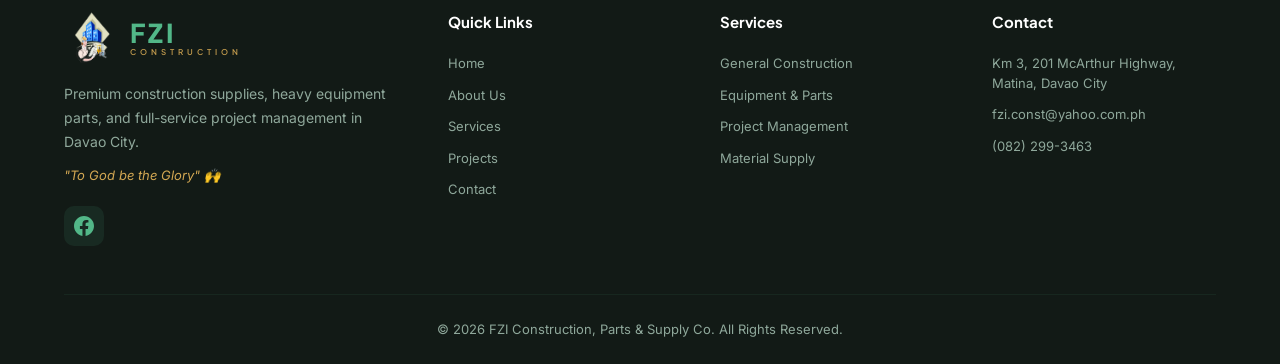
==== commit 87fb3612: "Perfectly extract logo using C# floodfill algorithm for 100% clean transparent background" ====
--- a/index.html
+++ b/index.html
@@ -45,27 +45,7 @@
   <nav class="nav" id="nav">
     <div class="nav-inner">
       <a href="#hero" class="nav-logo">
-        <svg class="logo-icon" width="36" height="36" viewBox="0 0 36 36" fill="none" xmlns="http://www.w3.org/2000/svg">
-          <rect x="2" y="14" width="10" height="20" rx="1" fill="#2D6A4F"/>
-          <rect x="13" y="6" width="10" height="28" rx="1" fill="#40916C"/>
-          <rect x="24" y="10" width="10" height="24" rx="1" fill="#52B788"/>
-          <rect x="4" y="17" width="2" height="3" rx="0.5" fill="#D4A853" opacity="0.8"/>
-          <rect x="7" y="17" width="2" height="3" rx="0.5" fill="#D4A853" opacity="0.8"/>
-          <rect x="4" y="22" width="2" height="3" rx="0.5" fill="#D4A853" opacity="0.8"/>
-          <rect x="7" y="22" width="2" height="3" rx="0.5" fill="#D4A853" opacity="0.8"/>
-          <rect x="15" y="9" width="2" height="3" rx="0.5" fill="#D4A853" opacity="0.8"/>
-          <rect x="19" y="9" width="2" height="3" rx="0.5" fill="#D4A853" opacity="0.8"/>
-          <rect x="15" y="14" width="2" height="3" rx="0.5" fill="#D4A853" opacity="0.8"/>
-          <rect x="19" y="14" width="2" height="3" rx="0.5" fill="#D4A853" opacity="0.8"/>
-          <rect x="15" y="19" width="2" height="3" rx="0.5" fill="#D4A853" opacity="0.8"/>
-          <rect x="19" y="19" width="2" height="3" rx="0.5" fill="#D4A853" opacity="0.8"/>
-          <rect x="26" y="13" width="2" height="3" rx="0.5" fill="#D4A853" opacity="0.8"/>
-          <rect x="30" y="13" width="2" height="3" rx="0.5" fill="#D4A853" opacity="0.8"/>
-          <rect x="26" y="18" width="2" height="3" rx="0.5" fill="#D4A853" opacity="0.8"/>
-          <rect x="30" y="18" width="2" height="3" rx="0.5" fill="#D4A853" opacity="0.8"/>
-          <rect x="0" y="33" width="36" height="3" rx="1" fill="#D4A853"/>
-          <polygon points="18,0 13,6 23,6" fill="#52B788"/>
-        </svg>
+        <img src="assets/images/fzi-logo.png" alt="FZI Construction Logo" class="logo-img">
         <span class="logo-text">FZI<span class="logo-sub">CONSTRUCTION</span></span>
       </a>
       <div class="nav-links" id="navLinks">
@@ -355,27 +335,7 @@
       <div class="footer-grid">
         <div class="footer-brand">
           <a href="#hero" class="footer-logo">
-            <svg class="logo-icon" width="40" height="40" viewBox="0 0 36 36" fill="none" xmlns="http://www.w3.org/2000/svg">
-              <rect x="2" y="14" width="10" height="20" rx="1" fill="#2D6A4F"/>
-              <rect x="13" y="6" width="10" height="28" rx="1" fill="#40916C"/>
-              <rect x="24" y="10" width="10" height="24" rx="1" fill="#52B788"/>
-              <rect x="4" y="17" width="2" height="3" rx="0.5" fill="#D4A853" opacity="0.8"/>
-              <rect x="7" y="17" width="2" height="3" rx="0.5" fill="#D4A853" opacity="0.8"/>
-              <rect x="4" y="22" width="2" height="3" rx="0.5" fill="#D4A853" opacity="0.8"/>
-              <rect x="7" y="22" width="2" height="3" rx="0.5" fill="#D4A853" opacity="0.8"/>
-              <rect x="15" y="9" width="2" height="3" rx="0.5" fill="#D4A853" opacity="0.8"/>
-              <rect x="19" y="9" width="2" height="3" rx="0.5" fill="#D4A853" opacity="0.8"/>
-              <rect x="15" y="14" width="2" height="3" rx="0.5" fill="#D4A853" opacity="0.8"/>
-              <rect x="19" y="14" width="2" height="3" rx="0.5" fill="#D4A853" opacity="0.8"/>
-              <rect x="15" y="19" width="2" height="3" rx="0.5" fill="#D4A853" opacity="0.8"/>
-              <rect x="19" y="19" width="2" height="3" rx="0.5" fill="#D4A853" opacity="0.8"/>
-              <rect x="26" y="13" width="2" height="3" rx="0.5" fill="#D4A853" opacity="0.8"/>
-              <rect x="30" y="13" width="2" height="3" rx="0.5" fill="#D4A853" opacity="0.8"/>
-              <rect x="26" y="18" width="2" height="3" rx="0.5" fill="#D4A853" opacity="0.8"/>
-              <rect x="30" y="18" width="2" height="3" rx="0.5" fill="#D4A853" opacity="0.8"/>
-              <rect x="0" y="33" width="36" height="3" rx="1" fill="#D4A853"/>
-              <polygon points="18,0 13,6 23,6" fill="#52B788"/>
-            </svg>
+            <img src="assets/images/fzi-logo.png" alt="FZI Construction Logo" class="logo-img logo-img-lg">
             <span class="logo-text">FZI<span class="logo-sub">CONSTRUCTION</span></span>
           </a>
           <p class="footer-tagline">Premium construction supplies, heavy equipment parts, and full-service project management in Davao City.</p>
--- a/styles/style.css
+++ b/styles/style.css
@@ -50,8 +50,9 @@
 .nav-inner{max-width:1200px;margin:0 auto;padding:0 24px;display:flex;align-items:center;justify-content:space-between}
 .nav-logo,.footer-logo{display:flex;align-items:center;gap:10px;text-decoration:none;transition:all var(--transition)}
 .nav-logo:hover,.footer-logo:hover{transform:translateY(-1px)}
-.nav-logo:hover .logo-icon,.footer-logo:hover .logo-icon{filter:drop-shadow(0 0 8px rgba(82,183,136,.5))}
-.logo-icon{flex-shrink:0;transition:filter var(--transition)}
+.nav-logo:hover .logo-img,.footer-logo:hover .logo-img{filter:drop-shadow(0 0 8px rgba(82,183,136,.5))}
+.logo-img{width:44px;height:44px;object-fit:contain;flex-shrink:0;transition:filter var(--transition);background:transparent}
+.logo-img-lg{width:56px;height:56px}
 .logo-text{font-family:var(--font-heading);font-size:26px;font-weight:800;color:var(--green-light);letter-spacing:3px;line-height:1;display:flex;flex-direction:column}
 .logo-sub{font-size:8px;font-weight:600;color:var(--gold);letter-spacing:4px;margin-top:2px;opacity:.9}
 .nav-links{display:flex;align-items:center;gap:32px}
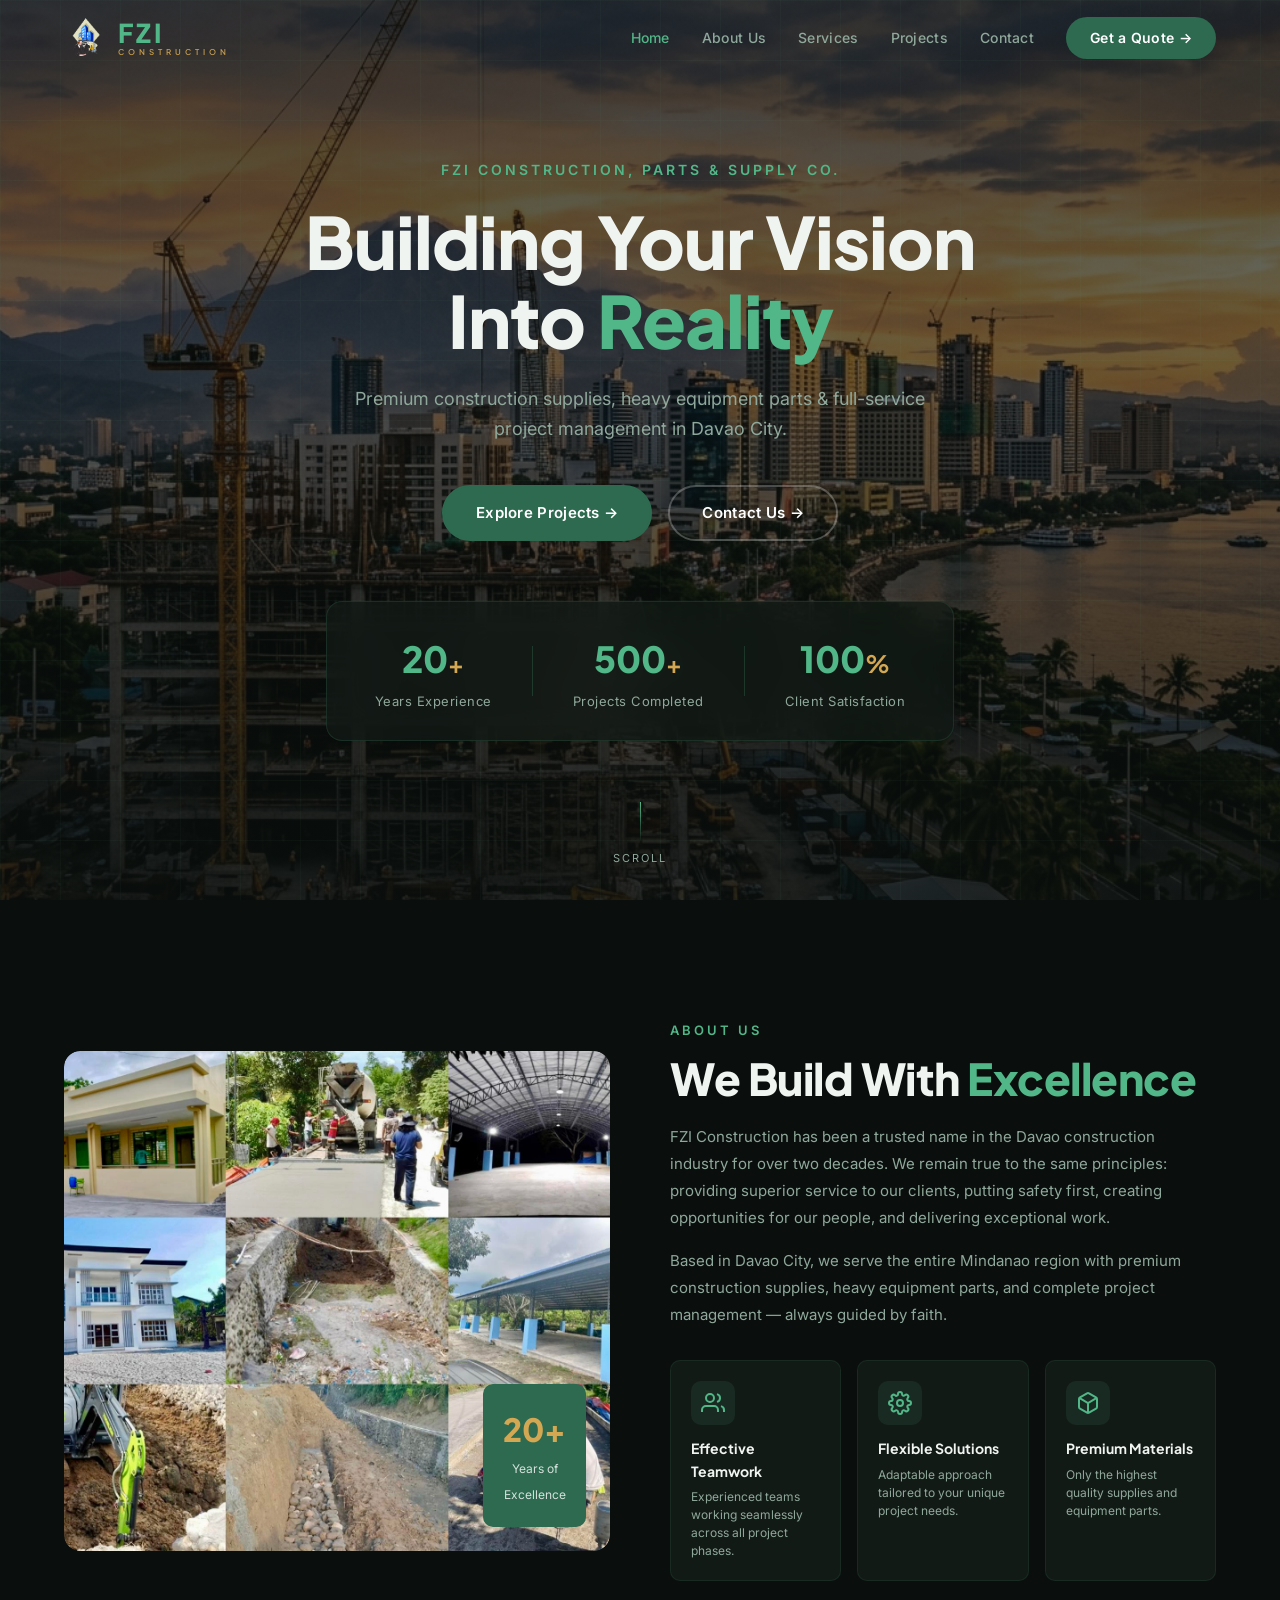
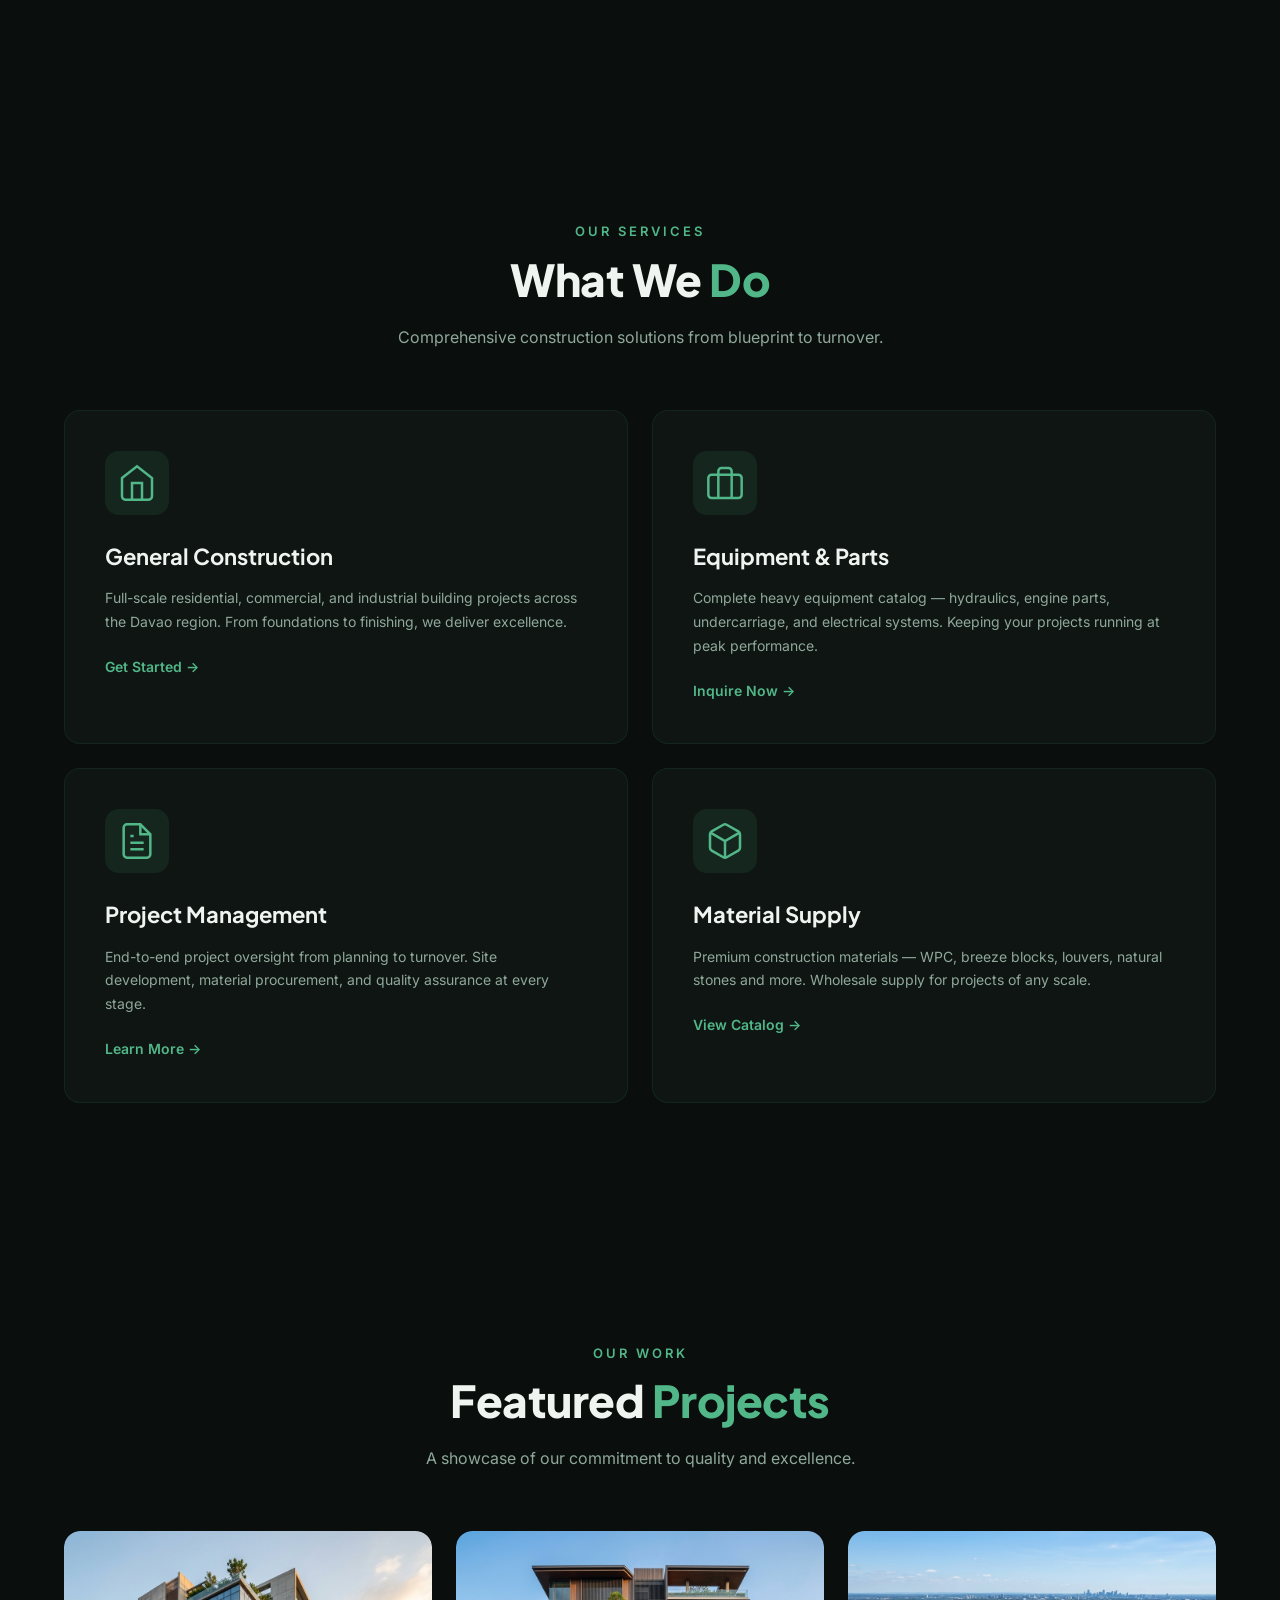
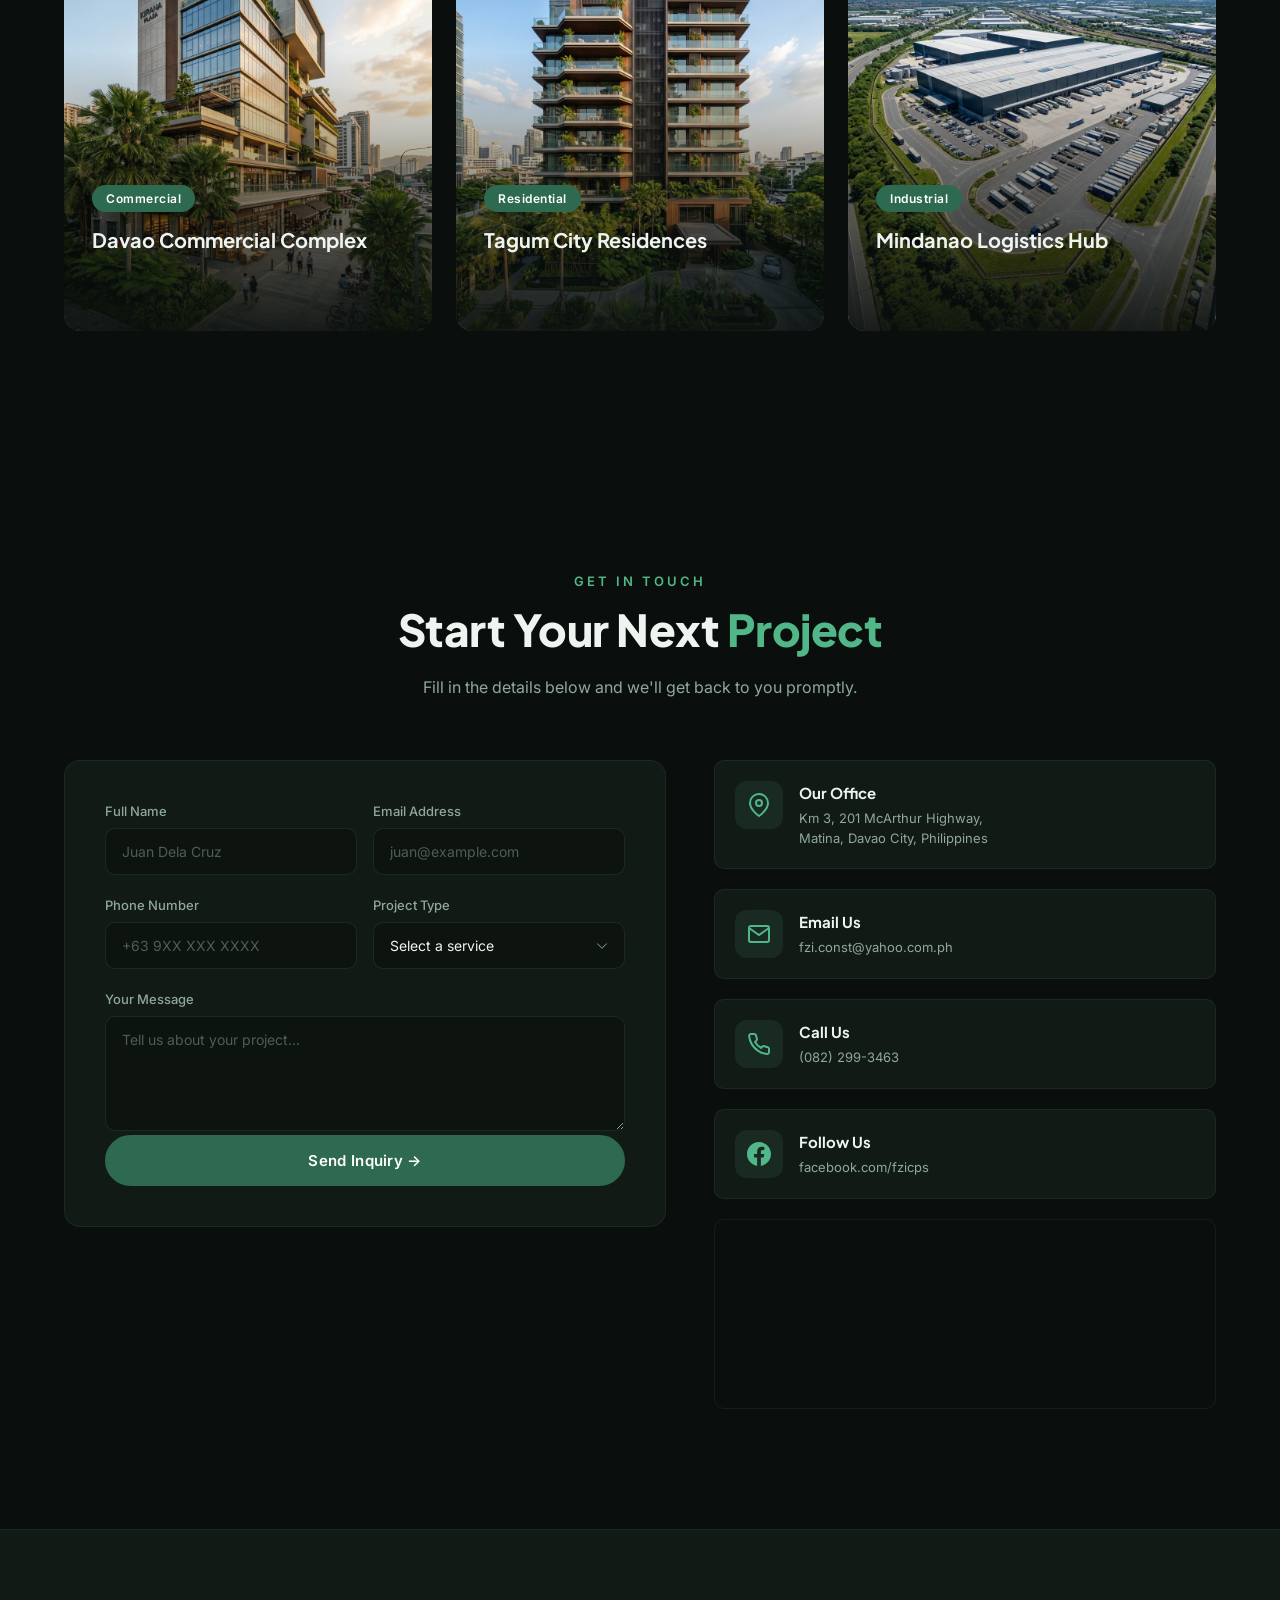
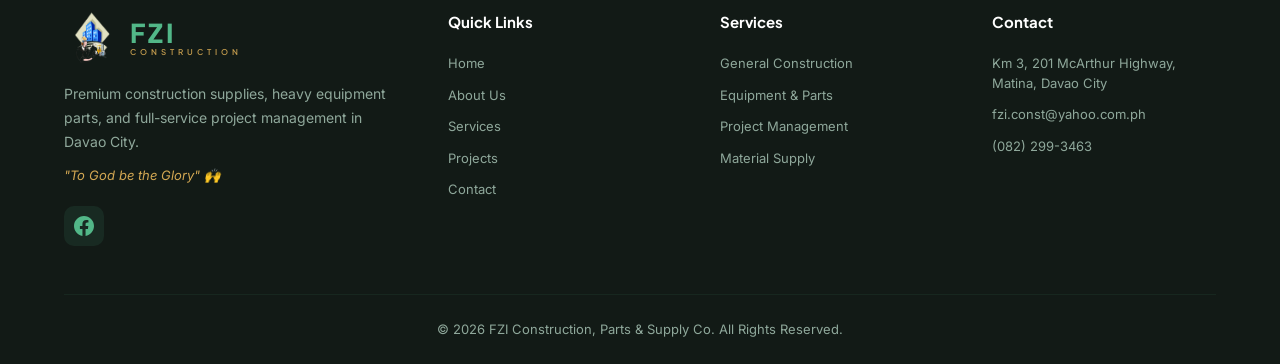
==== commit dd391932: "Add SEO optimizations: robots.txt, sitemap.xml, and comprehensive meta tags" ====
--- a/index.html
+++ b/index.html
@@ -7,12 +7,15 @@
   <meta name="description" content="FZI Construction, Parts & Supply Co. — 20+ years of premium construction supplies, heavy equipment parts & full-service project management in Davao City, Philippines.">
   <meta name="keywords" content="FZI Construction, Davao City construction, heavy equipment parts, construction supplies, project management, Mindanao construction">
 
-  <!-- Open Graph -->
+  <!-- Open Graph & SEO -->
+  <link rel="canonical" href="https://lightandsalt413.github.io/fzi-construction/">
   <meta property="og:type" content="website">
+  <meta property="og:url" content="https://lightandsalt413.github.io/fzi-construction/">
   <meta property="og:title" content="FZI Construction — Premium Construction Supplies & Heavy Equipment">
   <meta property="og:description" content="20+ years of premium construction supplies, heavy equipment parts & project management in Davao City.">
-  <meta property="og:image" content="assets/images/hero-bg.png">
+  <meta property="og:image" content="https://lightandsalt413.github.io/fzi-construction/assets/images/hero-bg.png">
   <meta property="og:site_name" content="FZI Construction">
+  <meta name="twitter:card" content="summary_large_image">
 
   <!-- Fonts -->
   <link rel="preconnect" href="https://fonts.googleapis.com">
@@ -30,13 +33,7 @@
   <!-- ========== PAGE LOADER ========== -->
   <div class="page-loader" id="pageLoader">
     <div class="loader-content">
-      <svg class="loader-logo" width="60" height="60" viewBox="0 0 36 36" fill="none">
-        <rect x="2" y="14" width="10" height="20" rx="1" fill="#2D6A4F"/>
-        <rect x="13" y="6" width="10" height="28" rx="1" fill="#40916C"/>
-        <rect x="24" y="10" width="10" height="24" rx="1" fill="#52B788"/>
-        <rect x="0" y="33" width="36" height="3" rx="1" fill="#D4A853"/>
-        <polygon points="18,0 13,6 23,6" fill="#52B788"/>
-      </svg>
+      <img src="assets/images/fzi-logo.png" alt="FZI Logo" class="loader-logo" style="width: 80px; height: 80px; object-fit: contain;">
       <div class="loader-bar"><div class="loader-fill"></div></div>
     </div>
   </div>
